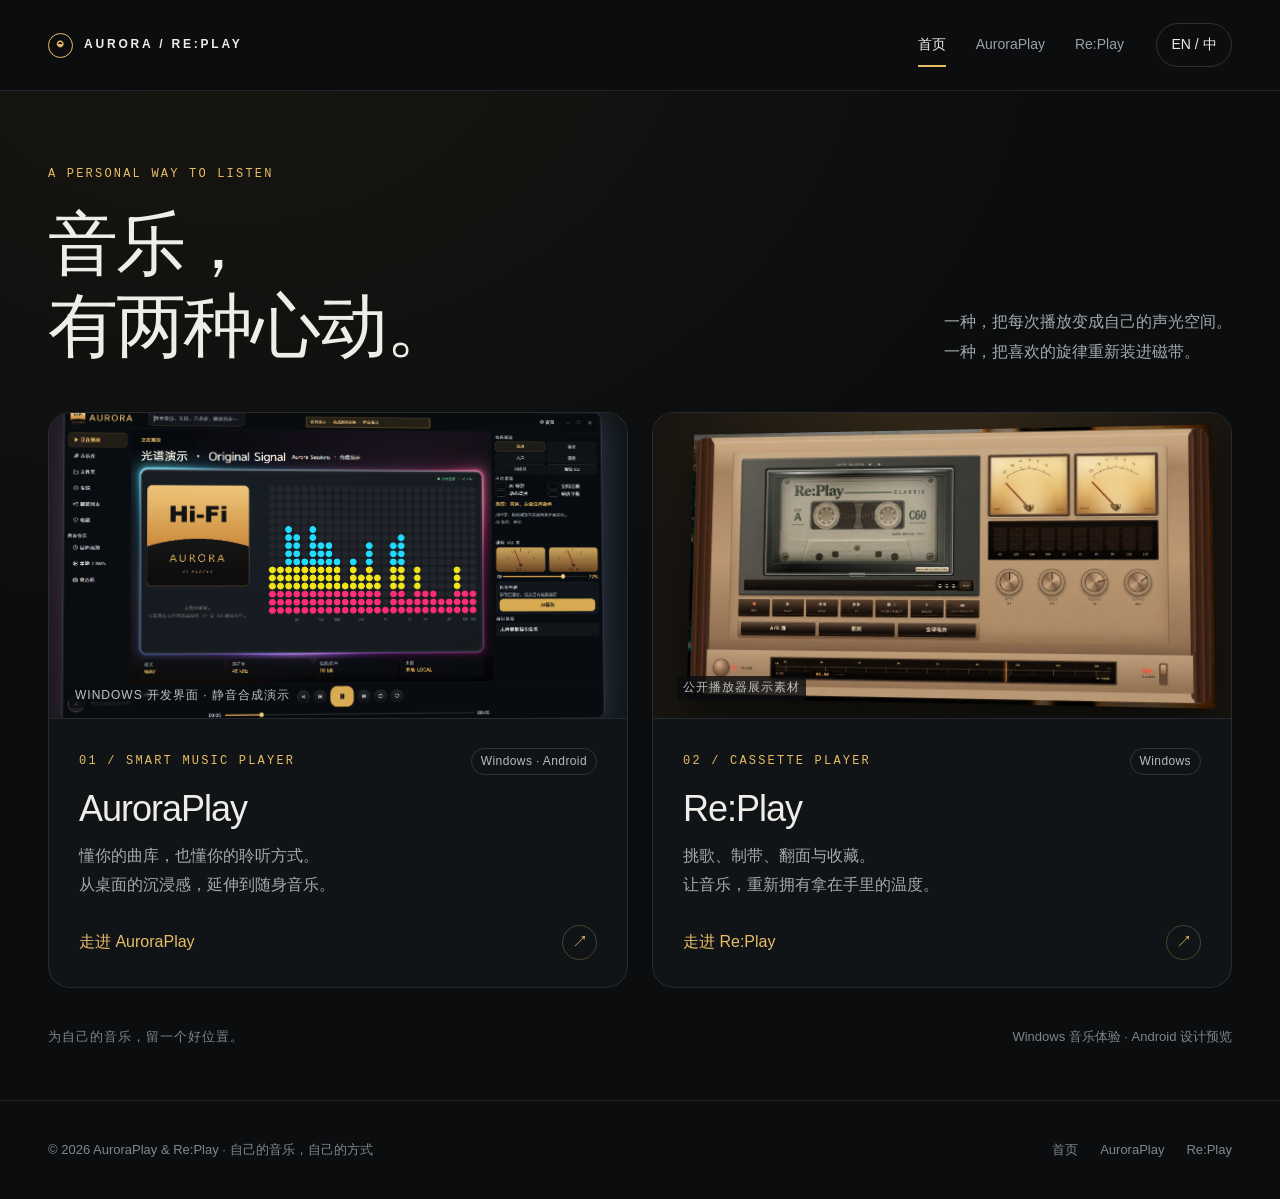
==== docs/index.html @ a8a36e00 "Publish AuroraPlay and Re:Play product website in docs" ====
<!doctype html><html lang="zh-CN"><head><meta charset="utf-8"><meta name="viewport" content="width=device-width,initial-scale=1"><meta name="description" content="AuroraPlay 智能音乐播放器与 Re:Play 磁带播放器。探索 Windows 音乐体验与 Android 交互设计预览。"><meta name="theme-color" content="#0b0d0f"><meta name="robots" content="index,follow"><title>AuroraPlay & Re:Play｜音乐，有两种心动</title><link rel="icon" href="assets/images/17fd0ee9f0f961b1a147cc72.png"><link rel="stylesheet" href="assets/site.css"></head><body class="" data-title-zh="AuroraPlay & Re:Play｜音乐，有两种心动" data-title-en="AuroraPlay & Re:Play | Two ways to listen"><a class="skip" href="#main"><span data-zh="跳到内容" data-en="Skip to content">跳到内容</span></a><header class="header"><div class="wrap header-inner"><a class="studio" data-local="index.html" href="index.html"><span class="studio-symbol" aria-hidden="true">◒</span>AURORA / RE:PLAY</a><nav class="main-nav" aria-label="Main navigation"><a data-local="index.html" href="index.html" aria-current="page"><span data-zh="首页" data-en="Home">首页</span></a><a data-local="auroraplay.html" href="auroraplay.html"><span data-zh="AuroraPlay" data-en="AuroraPlay">AuroraPlay</span></a><a data-local="replay.html" href="replay.html"><span data-zh="Re:Play" data-en="Re:Play">Re:Play</span></a></nav><button class="lang" id="language" type="button" aria-label="切换为英文">EN / 中</button></div></header><main id="main"><div class="wrap"><section class="intro"><div><div class="eyebrow">A PERSONAL WAY TO LISTEN</div><h1 data-zh="音乐，&lt;br&gt;有两种心动。" data-en="Music.&lt;br&gt;Two ways to feel it.">音乐，<br>有两种心动。</h1></div><p data-zh="一种，把每次播放变成自己的声光空间。&lt;br&gt;一种，把喜欢的旋律重新装进磁带。" data-en="One turns every listen into your own space for sound and light.&lt;br&gt;One brings favorite melodies back to the cassette.">一种，把每次播放变成自己的声光空间。<br>一种，把喜欢的旋律重新装进磁带。</p></section><div class="product-grid"><a class="product-card" data-local="auroraplay.html" href="auroraplay.html"><div class="product-visual window-home"><img src="assets/images/4aede59e918a4ea05a26a644.png" alt="AuroraPlay Windows 开发界面，原创合成信号静音演示" width="2125" height="1225" decoding="async"><span class="visual-label"><span data-zh="WINDOWS 开发界面 · 静音合成演示" data-en="WINDOWS DEVELOPMENT · MUTED SYNTHETIC DEMO">WINDOWS 开发界面 · 静音合成演示</span></span></div><div class="product-body"><div class="product-meta"><span class="eyebrow">01 / SMART MUSIC PLAYER</span><span class="badge">Windows · Android</span></div><h2>AuroraPlay</h2><p data-zh="懂你的曲库，也懂你的聆听方式。&lt;br&gt;从桌面的沉浸感，延伸到随身音乐。" data-en="Your collection. Your way of listening.&lt;br&gt;From an immersive desktop to music on the move.">懂你的曲库，也懂你的聆听方式。<br>从桌面的沉浸感，延伸到随身音乐。</p><div class="card-link"><span data-zh="走进 AuroraPlay" data-en="Explore AuroraPlay">走进 AuroraPlay</span><i aria-hidden="true">↗</i></div></div></a><a class="product-card" data-local="replay.html" href="replay.html"><div class="product-visual replay-visual"><img src="assets/images/d194c4a79c247660062ddf8e.jpg" alt="Re:Play Gold 播放器公开展示图，搭配 Classic C60 磁带" width="1737" height="906" decoding="async"><span class="visual-label"><span data-zh="公开播放器展示素材" data-en="Public player showcase asset">公开播放器展示素材</span></span></div><div class="product-body"><div class="product-meta"><span class="eyebrow">02 / CASSETTE PLAYER</span><span class="badge">Windows</span></div><h2>Re:Play</h2><p data-zh="挑歌、制带、翻面与收藏。&lt;br&gt;让音乐，重新拥有拿在手里的温度。" data-en="Choose songs. Make tapes. Flip sides.&lt;br&gt;Give music that tangible warmth again.">挑歌、制带、翻面与收藏。<br>让音乐，重新拥有拿在手里的温度。</p><div class="card-link"><span data-zh="走进 Re:Play" data-en="Explore Re:Play">走进 Re:Play</span><i aria-hidden="true">↗</i></div></div></a></div><div class="home-bottom"><span data-zh="为自己的音乐，留一个好位置。" data-en="A place for the music that is yours.">为自己的音乐，留一个好位置。</span><span data-zh="Windows 音乐体验 · Android 设计预览" data-en="Windows music players · Android design preview">Windows 音乐体验 · Android 设计预览</span></div></div></main><footer class="footer"><div class="wrap footer-inner"><div>© 2026 AuroraPlay & Re:Play <span aria-hidden="true"> · </span><span data-zh="自己的音乐，自己的方式" data-en="Your music. Your way.">自己的音乐，自己的方式</span></div><div class="footer-links"><a href="index.html" data-local="index.html"><span data-zh="首页" data-en="Home">首页</span></a><a href="auroraplay.html" data-local="auroraplay.html">AuroraPlay</a><a href="replay.html" data-local="replay.html">Re:Play</a></div></div></footer><script src="assets/site.js" defer></script></body></html>
---- docs/assets/site.css ----
:root{--bg:#0b0d0f;--paper:#eeede8;--muted:#a5a8aa;--line:#ffffff19;--gold:#e8bc66;--blue:#55daec;--panel:#15181b;--radius:22px;color-scheme:dark;font-family:Inter,"Noto Sans CJK SC","Microsoft YaHei",Arial,sans-serif}*{box-sizing:border-box}html{scroll-behavior:smooth}body{margin:0;background:var(--bg);color:var(--paper);font-size:16px;line-height:1.65}body:before{content:"";position:absolute;pointer-events:none;inset:0 0 auto;height:800px;background:radial-gradient(ellipse at 18% 0%,#9a702118,transparent 55%);z-index:-1}a{color:inherit;text-decoration:none}button{font:inherit;cursor:pointer;color:inherit}button,a{-webkit-tap-highlight-color:transparent}button:focus-visible,a:focus-visible,iframe:focus-visible{outline:3px solid var(--blue);outline-offset:5px}button:disabled{cursor:not-allowed}img{display:block;max-width:100%;height:auto}h1,h2,h3,p,figure{margin:0}h1,h2,h3{font-weight:500;line-height:1.16;letter-spacing:-.035em}h1{font-size:clamp(42px,5.5vw,80px)}h2{font-size:clamp(30px,3.5vw,52px)}h3{font-size:24px}p{color:var(--muted)}.wrap{width:min(1280px,calc(100% - 96px));margin:auto}.skip{position:absolute;left:20px;top:-80px;padding:10px 16px;background:var(--gold);color:#111;z-index:100}.skip:focus{top:10px}.header{border-bottom:1px solid var(--line);background:#0b0d0ff2}.header-inner{height:90px;display:flex;align-items:center;gap:32px}.studio{font-weight:600;letter-spacing:2.8px;font-size:12px;white-space:nowrap;display:flex;align-items:center;gap:11px}.studio-symbol{width:25px;height:25px;border:1px solid var(--gold);border-radius:50%;display:flex;justify-content:center;align-items:center;color:var(--gold);font-size:14px}.main-nav{display:flex;gap:30px;margin-left:auto;align-items:center;font-size:14px}.main-nav a{color:#9b9fa1;position:relative;padding:10px 0;white-space:nowrap}.main-nav a:hover,.main-nav a[aria-current=page]{color:var(--paper)}.main-nav a[aria-current=page]:after{content:"";position:absolute;height:2px;bottom:0;left:0;right:0;background:var(--gold)}.lang{background:none;border:1px solid #ffffff25;border-radius:24px;padding:7px 12px;font-size:12px;min-width:68px}.lang:hover{border-color:var(--gold)}.eyebrow{font:11px/1.5 ui-monospace,Consolas,monospace;letter-spacing:2.2px;text-transform:uppercase;color:var(--gold)}.intro{padding:74px 0 45px;display:grid;grid-template-columns:1.2fr 1fr;align-items:end;gap:40px}.intro h1{margin-top:19px}.intro p{max-width:420px;margin-left:auto;font-size:16px;line-height:1.85}.product-grid{display:grid;grid-template-columns:1fr 1fr;gap:24px}.product-card{background:#101417;border:1px solid #ffffff19;border-radius:var(--radius);overflow:hidden;transition:border-color .25s,transform .25s}.product-card:hover{border-color:#ddbd7966;transform:translateY(-3px)}.product-visual{height:305px;position:relative;display:flex;align-items:center;justify-content:center;overflow:hidden}.aurora-visual{background:radial-gradient(ellipse at 28% 75%,#214d633a,transparent 54%),radial-gradient(ellipse at 78% 30%,#673f762a,transparent 55%),#101518}.aurora-visual:before{content:"";position:absolute;inset:26px;border:1px solid #bac5d227;border-radius:18px;box-shadow:-5px 0 28px #ff367224,5px 0 25px #6159ec24}.logo-card{z-index:1;width:114px;transform:rotate(-7deg);border-radius:23px;box-shadow:0 24px 70px #000b;border:1px solid #f8dc9d6b}.product-visual .logo-card{position:absolute;left:44px;top:58px;width:108px}.spectrum-art{display:flex;align-items:flex-end;justify-content:center;gap:4px;height:135px}.spectrum-art>span{display:flex;flex-direction:column-reverse;gap:4px}.spectrum-art i{display:block;height:7px;width:7px;border-radius:50%;background:var(--c);box-shadow:0 0 12px color-mix(in srgb,var(--c) 35%,transparent)}.product-visual .spectrum-art{transform:rotate(-5deg);margin-left:70px;margin-top:30px}.visual-label{position:absolute;left:24px;bottom:18px;color:#bec2c3;font-size:10px;letter-spacing:1px;z-index:2}.replay-visual{background:radial-gradient(ellipse at 50% 20%,#8a633248,transparent 70%),#181510;padding:26px}.replay-visual img{width:100%;filter:drop-shadow(0 20px 20px #0008);transform:perspective(850px) rotateY(-7deg) rotateX(4deg)}.product-body{padding:29px 30px 27px;border-top:1px solid var(--line)}.product-meta{display:flex;align-items:center;justify-content:space-between;gap:14px;margin-bottom:13px}.product-meta .eyebrow{font-size:10px}.badge{font-size:10px;letter-spacing:.4px;border:1px solid #ffffff23;border-radius:20px;padding:3px 9px;color:#b7bbbb;white-space:nowrap}.product-body h2{font-size:36px;margin-bottom:12px;letter-spacing:-1px}.product-body p{font-size:14px;line-height:1.8;min-height:51px}.card-link{display:flex;align-items:center;justify-content:space-between;margin-top:25px;color:var(--gold);font-size:14px}.card-link i{font-style:normal;border:1px solid #e8bc6644;width:35px;height:35px;border-radius:50%;display:grid;place-items:center}.home-bottom{padding:37px 0 52px;display:flex;justify-content:space-between;gap:25px;color:#7f8587;font-size:12px}.home-bottom>span:first-child{letter-spacing:1px}.footer{border-top:1px solid var(--line);font-size:11px;color:#828789;padding:27px 0}.footer-inner{display:flex;gap:25px;justify-content:space-between;align-items:center}.footer-links{display:flex;gap:22px}.footer a:hover{color:var(--gold)}.back{display:inline-flex;align-items:center;gap:9px;font-size:12px;color:var(--muted);padding-top:29px}.hero{padding:50px 0 63px;display:grid;grid-template-columns:1.05fr 1fr;align-items:center;gap:60px}.hero h1{margin:21px 0 24px;font-size:clamp(42px,4.7vw,69px)}.hero p{max-width:485px;line-height:1.9}.actions{display:flex;flex-wrap:wrap;gap:12px;margin-top:30px;align-items:center}.button{display:inline-flex;align-items:center;justify-content:center;gap:12px;min-height:48px;border:1px solid #ffffff25;border-radius:5px;padding:11px 21px;font-size:13px;line-height:1.4;background:#151a1d;color:var(--paper)}.button.primary{background:var(--gold);color:#18150c;border-color:var(--gold);font-weight:600}.button:disabled{background:#c7a55c12;color:#c6ab73;border-color:#c7a55c35}.button:hover:not(:disabled){filter:brightness(1.1)}.support-note{font-size:11px!important;margin-top:13px;color:#7c8385!important}.brand-stage{height:380px;position:relative;display:flex;align-items:center;justify-content:center;background:radial-gradient(ellipse at 50% 35%,#916f3038,transparent 63%);isolation:isolate}.brand-stage:before,.brand-stage:after{content:"";position:absolute;width:280px;height:280px;border:1px solid #e8bc661e;border-radius:50%;transform:rotateX(58deg) rotate(-20deg)}.brand-stage:after{width:390px;height:390px}.brand-stage .logo-card{width:152px;transform:rotate(-8deg) translateY(-26px)}.brand-stage .spectrum-art{position:absolute;bottom:45px;height:100px;opacity:.65;z-index:-1;width:100%;gap:5px}.section{padding:72px 0;border-top:1px solid var(--line)}.section-head{display:flex;justify-content:space-between;align-items:end;gap:30px;margin-bottom:31px}.section-head h2{margin-top:13px}.section-head p{font-size:13px;max-width:340px}.windows-stage{border:1px solid #b3c2d130;border-radius:20px;background:linear-gradient(145deg,#1a2227,#10141b 70%);box-shadow:-5px -2px 35px #ff387515,6px 4px 32px #419af31c;overflow:hidden}.stage-top{display:flex;align-items:center;justify-content:space-between;gap:15px;padding:17px 23px;border-bottom:1px solid #ffffff10;font-size:11px;letter-spacing:1px;color:#8f989d}.stage-dot{display:inline-block;width:6px;height:6px;background:#bd9749;border-radius:50%;margin-right:7px}.pending-area{min-height:295px;display:flex;align-items:center;justify-content:center;gap:38px;padding:36px 50px}.pending-number{font:100px/1 ui-monospace,Consolas,monospace;letter-spacing:-8px;color:#ffffff0d}.pending-copy h3{font-size:31px;margin:9px 0 13px}.pending-copy p{max-width:525px;font-size:14px}.pending-label{display:inline-flex;align-items:center;gap:8px;background:#e8bc660c;border:1px dashed #e8bc6645;border-radius:5px;padding:7px 11px;margin-top:23px;color:#c4a96c;font-size:11px}.shot-tabs{display:grid;grid-template-columns:repeat(5,1fr);border-top:1px solid #ffffff12}.shot-tab{background:#090c0f44;border:0;border-right:1px solid #ffffff12;padding:18px 10px;font-size:12px;color:#969da1}.shot-tab:last-child{border-right:0}.shot-tab[aria-selected=true]{background:#ffffff06;color:var(--gold);box-shadow:inset 0 2px var(--gold)}.shot-tab:hover{background:#ffffff09}.small-note{font-size:11px;color:#7d8589;margin-top:17px}.features-summary{display:grid;grid-template-columns:repeat(3,1fr);gap:37px;margin-top:34px}.features-summary article{border-top:1px solid #ffffff12;padding-top:18px}.features-summary .no{color:var(--gold);font:11px ui-monospace,monospace;letter-spacing:1px}.features-summary h3{font-size:20px;margin:15px 0 12px}.features-summary p{font-size:13px;line-height:1.8}.android-section{background:radial-gradient(ellipse at 73% 56%,#4161531a,transparent 48%)}.android-layout{display:grid;grid-template-columns:1fr 1fr;gap:70px;align-items:center}.android-copy h2{margin:16px 0 24px}.android-copy>p{line-height:1.9;font-size:15px;max-width:445px}.android-nav{display:flex;gap:8px;flex-wrap:wrap;margin:27px 0}.android-nav span{padding:7px 15px;border:1px solid #ffffff1a;border-radius:22px;font-size:12px;color:#bbbea9}.demo-note{font-size:12px!important;max-width:420px;padding-left:15px;border-left:2px solid #bca368;color:#989d93!important}.phone-stage{display:flex;justify-content:center;align-items:center;position:relative}.phone-shell{width:354px;height:738px;padding:8px;border:1px solid #66715e;border-radius:42px;background:linear-gradient(150deg,#343b30,#0b0f0c);box-shadow:0 22px 50px #0006}.phone-shell iframe{width:100%;height:100%;border:0;border-radius:34px;display:block;background:#11120f}.phone-caption{text-align:center;font-size:10px;color:#8d968a;letter-spacing:.3px;margin-top:16px}.preview-control{margin-top:25px}.modal{position:fixed;inset:0;z-index:90;background:#080b0cf5;display:none;align-items:center;justify-content:center;padding:60px 20px 20px}.modal.open{display:flex}.modal-close{position:absolute;right:24px;top:17px;border:1px solid #ffffff25;background:#181c1e;border-radius:30px;padding:7px 15px;min-height:36px;font-size:13px}.modal>iframe{width:min(430px,100%);height:100%;max-height:920px;border:1px solid #ffffff23;border-radius:20px;background:#11120f}.next-product{padding:38px 0;display:flex;justify-content:space-between;align-items:center;gap:25px}.next-product p{font-size:13px}.next-product a{color:var(--gold);font-size:15px}.replay-page{--bg:#11100e;--panel:#1b1915;--paper:#f0e7d8;--muted:#aaa094;--line:#ffffff17}.replay-page .header{background:#11100ef2}.replay-hero{padding:44px 0 0;text-align:center}.replay-hero h1{font-size:clamp(45px,6.5vw,89px);margin:20px 0 22px}.replay-hero p{max-width:560px;margin:auto;line-height:1.9}.replay-hero .actions{justify-content:center;margin-top:25px}.deck-stage{margin-top:38px;background:radial-gradient(ellipse at 50% 75%,#835c222b,transparent 65%);padding:8px 18px 25px;position:relative}.deck-stage img{width:100%;border-radius:13px;box-shadow:0 25px 75px #0007}.deck-stage figcaption{font-size:10px;color:#958b7c;text-align:left;padding:16px 0 0;letter-spacing:.5px}.skins-control{display:flex;justify-content:center;gap:10px;margin-top:30px}.skin-button{background:none;border:1px solid #78684c66;border-radius:25px;padding:9px 20px;font-size:12px;color:#bca98e;min-width:128px}.skin-button.active{background:#dcb676;color:#17120d;border-color:#dcb676}.feature-row{display:grid;grid-template-columns:1fr 1.1fr;align-items:center;gap:80px}.feature-row h2{margin:18px 0 25px}.feature-row p{font-size:15px;line-height:1.9;max-width:440px}.tape-pair{position:relative;min-height:320px;display:grid;align-items:center}.tape-pair img{width:73%;filter:drop-shadow(0 20px 15px #0006)}.tape-pair img:first-child{transform:rotate(-10deg);margin-left:0}.tape-pair img:last-child{position:absolute;right:0;bottom:0;transform:rotate(8deg);width:62%}.details-inline{display:flex;gap:26px;margin-top:26px;font-size:12px;color:#ceb48c}.creator-frame{border:1px solid #735f3d;border-radius:12px;background:#191815;padding:8px;box-shadow:0 22px 60px #0005}.creator-frame img{border-radius:7px}.creator-frame figcaption{font-size:10px;padding:10px 7px;color:#9f9484}.download-band{display:grid;grid-template-columns:1fr auto;gap:35px;align-items:center;padding:40px;border:1px solid #e8bc6629;border-radius:17px;background:linear-gradient(115deg,#4d3c201e,#11100e)}.download-band h2{font-size:33px;margin-top:9px}.download-band p{margin-top:15px;font-size:12px}.download-band .actions{margin:0;flex-direction:column;align-items:stretch}.source-link{font-size:11px;text-align:center;color:#a59a88}.source-link:hover{color:var(--gold)}[hidden]{display:none!important}.english h1{letter-spacing:-.05em;line-height:1.06}.english .hero h1{font-size:clamp(42px,4.5vw,66px)}.english .intro h1{font-size:clamp(42px,5.2vw,75px)}
@media(min-width:1600px){.wrap{width:min(1360px,calc(100% - 120px))}.product-visual{height:345px}}
@media(max-width:1100px){.wrap{width:calc(100% - 56px)}.header-inner{gap:22px}.main-nav{gap:22px}.hero{gap:30px}.android-layout{gap:30px}.feature-row{gap:40px}.product-visual .logo-card{width:87px;left:29px;top:50px}.product-visual .spectrum-art{gap:3px;margin-left:53px}.product-visual .spectrum-art i{height:6px;width:6px}.product-visual{height:275px}.product-body{padding:25px}.studio{font-size:10px;letter-spacing:1.8px}.pending-area{padding:35px}.spectrum-art{gap:3px}.brand-stage .spectrum-art{gap:3px}}
@media(max-width:760px){.wrap{width:calc(100% - 40px)}.header-inner{height:auto;min-height:100px;padding:17px 0;flex-wrap:wrap;gap:10px;justify-content:space-between}.studio{font-size:11px}.lang{margin-left:auto;order:1}.main-nav{order:2;width:100%;margin:0;justify-content:space-between;gap:15px;font-size:12px}.intro{padding:44px 0 30px;grid-template-columns:1fr;gap:23px}.intro h1{font-size:45px;margin-top:13px}.intro p{font-size:14px;margin:0;max-width:420px}.product-grid{grid-template-columns:1fr;gap:21px}.product-visual{height:295px}.product-visual .logo-card{left:40px;top:55px;width:105px}.product-visual .spectrum-art{gap:4px;margin-left:69px}.product-visual .spectrum-art i{width:7px;height:7px}.product-body h2{font-size:33px}.product-body p{min-height:0}.home-bottom{padding:28px 0 35px;display:block}.home-bottom>span{display:block}.home-bottom>span+span{margin-top:9px}.footer-inner{display:block}.footer-links{margin-top:12px;flex-wrap:wrap;gap:18px}.hero{padding:33px 0 35px;grid-template-columns:1fr;gap:8px}.hero h1{font-size:47px;margin-top:16px}.hero p{font-size:14px}.brand-stage{height:300px}.brand-stage .logo-card{width:130px}.brand-stage:before{width:235px;height:235px}.brand-stage:after{width:310px;height:310px}.brand-stage .spectrum-art{bottom:28px}.section{padding:46px 0}.section-head{display:block;margin-bottom:25px}.section-head h2{font-size:33px}.section-head p{max-width:100%;margin-top:17px}.pending-area{min-height:275px;padding:28px 25px;gap:16px;align-items:flex-start}.pending-number{font-size:51px;letter-spacing:-3px;padding-top:25px}.pending-copy h3{font-size:23px;line-height:1.35}.pending-copy p{font-size:12px}.pending-label{font-size:10px;margin-top:16px}.stage-top{padding:14px 18px;font-size:9px}.shot-tabs{grid-template-columns:repeat(3,1fr)}.shot-tab{font-size:11px;padding:14px 6px;border-bottom:1px solid #ffffff12}.features-summary{grid-template-columns:1fr;gap:22px}.features-summary h3{font-size:20px;margin:10px 0}.features-summary p{font-size:13px}.android-layout{grid-template-columns:1fr;gap:38px}.android-copy h2{font-size:36px}.android-copy>p{font-size:14px}.phone-shell{width:min(354px,100%);height:720px}.phone-stage{max-width:100%}.next-product{display:block;padding:28px 0}.next-product a{display:inline-block;margin-top:11px}.replay-hero{padding-top:29px}.replay-hero h1{font-size:48px}.replay-hero p{font-size:14px}.deck-stage{margin-top:25px;padding:4px 0 5px}.deck-stage img{border-radius:7px}.deck-stage figcaption{font-size:9px;padding:12px 0}.skins-control{margin-top:23px}.skin-button{min-width:0;padding:8px 17px;font-size:11px}.feature-row{grid-template-columns:1fr;gap:34px}.feature-row h2{font-size:36px}.feature-row p{font-size:14px}.tape-pair{min-height:275px}.creator-row .creator-frame{order:2}.creator-row .feature-text{order:1}.download-band{grid-template-columns:1fr;gap:25px;padding:25px}.download-band h2{font-size:29px}.download-band .actions{align-items:flex-start}.download-band .button{width:100%}.download-band .source-link{align-self:center}.modal{padding:60px 10px 10px}.modal-close{right:13px}.english .hero h1{font-size:45px}.english .intro h1{font-size:43px}}
@media(max-width:370px){.wrap{width:calc(100% - 30px)}.intro h1{font-size:39px}.hero h1{font-size:39px}.product-visual{height:240px}.product-visual .logo-card{width:87px;left:28px;top:36px}.product-visual .spectrum-art{gap:3px;margin-left:50px}.product-visual .spectrum-art i{height:5px;width:5px}.product-body{padding:22px}.product-body h2{font-size:30px}.badge{font-size:9px}.brand-stage{overflow:hidden}.pending-area{padding:23px 18px;gap:10px}.pending-number{display:none}.pending-copy h3{font-size:23px}.phone-shell{height:695px;border-radius:33px;padding:5px}.phone-shell iframe{border-radius:28px}.tape-pair{min-height:240px}.details-inline{gap:17px;font-size:11px}.replay-hero h1{font-size:42px}.actions{gap:9px}.button{font-size:12px;padding:11px 17px}.english .hero h1{font-size:39px}.english .intro h1{font-size:39px}}
@media(prefers-reduced-motion:reduce){html{scroll-behavior:auto}*,*:before,*:after{transition:none!important;animation:none!important}}

.window-home{padding:18px;background:radial-gradient(ellipse at 40% 35%,#344b6344,transparent 70%),#101518}.window-home img{width:100%;border:1px solid #56677766;border-radius:9px;box-shadow:-6px 0 35px #e3388930,7px 7px 30px #36bbdf22;transform:perspective(1000px) rotateY(4deg) rotateX(2deg)}.window-home .visual-label{left:20px;bottom:10px;font-size:9px}.capture-button{display:block;position:relative;width:100%;padding:0;border:0;background:#090d11;text-align:left;border-radius:12px;overflow:hidden}.capture-button img{width:100%;height:auto;display:block}.capture-button:focus-visible{outline-offset:5px}.capture-hint{position:absolute;right:15px;bottom:15px;display:inline-flex;border:1px solid #ffffff30;border-radius:18px;background:#0b0d0fcc;color:#e1dbcf;padding:5px 11px;font-size:10px;pointer-events:none;backdrop-filter:blur(8px)}.capture-gallery{padding:18px}.capture-gallery .capture-button{border:1px solid #adb7c333;box-shadow:0 15px 40px #0005}.capture-meta{padding:23px 25px 24px;display:grid;grid-template-columns:auto 1fr;gap:25px;align-items:start}.capture-meta .pending-number{font-size:51px;color:#d4b6766b;letter-spacing:-3px;padding-top:4px}.capture-meta h3{font-size:28px;margin-bottom:10px}.capture-meta p{font-size:13px;max-width:770px}.shot-tabs{grid-template-columns:repeat(2,1fr)}.screenshot-caption{margin-top:19px;font-size:11px;line-height:1.85;color:#8e999e;border-left:2px solid #997e48;padding-left:13px}.feature-settings{display:grid;grid-template-columns:.66fr 1.4fr;gap:40px;align-items:center;margin-top:66px;padding-top:56px;border-top:1px solid #ffffff17}.feature-settings h3{font-size:32px;margin:15px 0 20px}.feature-settings p{font-size:14px;line-height:1.9}.setting-tags{display:flex;gap:7px;flex-wrap:wrap;margin-top:22px}.setting-tags span{font-size:10px;color:#bba77f;border:1px solid #aa956438;padding:5px 9px;border-radius:5px}.sound-detail-grid{display:grid;grid-template-columns:1.3fr .78fr;gap:26px;margin-top:58px}.sound-card{border:1px solid #ffffff16;background:linear-gradient(140deg,#1b1d1b,#0e1316);border-radius:18px;padding:31px;display:flex;flex-direction:column;align-items:flex-start}.sound-card h3{font-size:29px;margin:13px 0 14px}.sound-card>p{font-size:13px;line-height:1.85;max-width:590px}.sound-card .capture-button{margin-top:27px;border:1px solid #ffffff17}.sound-card.eq .capture-button{margin-top:50px}.sound-card.vu .capture-button{width:100%;max-width:292px;align-self:center}.sound-card .detail-footnote{font-size:10px;color:#818b8f;margin-top:17px}.capture-modal{padding:70px 20px 28px;flex-direction:column;gap:13px}.capture-modal .image-scroll{width:min(1320px,100%);max-height:calc(100dvh - 150px);overflow:auto;background:#0a0c0e;border:1px solid #ffffff24;border-radius:10px;overscroll-behavior:contain}.capture-modal img{display:block;width:auto;max-width:100%;height:auto;margin:auto}.capture-modal.native-size img{max-width:none}.capture-modal p{font-size:11px;line-height:1.6;color:#a3a9ab;max-width:1000px;text-align:center}.capture-modal .zoom-size{position:absolute;left:24px;top:17px;border:1px solid #ffffff25;background:#181c1e;border-radius:30px;padding:7px 15px;min-height:36px;font-size:13px}.capture-modal .zoom-size[aria-pressed=true]{border-color:var(--gold);color:var(--gold)}
@media(max-width:1050px){.feature-settings{grid-template-columns:1fr;gap:25px}.feature-settings>div{max-width:600px}.sound-card{padding:23px}.sound-detail-grid{grid-template-columns:1.2fr .8fr}.capture-meta h3{font-size:25px}}
@media(max-width:760px){.window-home{padding:15px}.window-home img{max-height:260px;width:100%;object-fit:contain}.capture-gallery{padding:8px}.capture-meta{padding:17px;gap:14px}.capture-meta .pending-number{font-size:35px;letter-spacing:-2px}.capture-meta h3{font-size:23px;line-height:1.3}.capture-meta p{font-size:12px}.capture-hint{right:9px;bottom:9px;font-size:9px;padding:3px 8px}.shot-tabs{grid-template-columns:repeat(2,1fr)}.shot-tab{font-size:12px}.screenshot-caption{font-size:10px}.feature-settings{margin-top:39px;padding-top:37px}.feature-settings h3{font-size:29px}.feature-settings p{font-size:13px}.sound-detail-grid{grid-template-columns:1fr;gap:20px;margin-top:34px}.sound-card{padding:23px}.sound-card h3{font-size:27px}.sound-card.eq .capture-button{margin-top:25px}.sound-card.vu .capture-button{max-width:280px}.capture-modal{padding:65px 10px 22px}.capture-modal .zoom-size{left:12px;max-width:55%;font-size:11px}.capture-modal .modal-close{font-size:11px}.capture-modal p{font-size:10px}.capture-modal .image-scroll{max-height:calc(100dvh - 170px)}}

/* Legible metadata, touch targets, and narrow-screen resilience. */
.eyebrow{font-size:12px;line-height:1.6}.badge{font-size:12px;white-space:normal}.lang{min-height:44px;min-width:76px;font-size:14px}.main-nav a{min-height:44px;display:flex;align-items:center}.main-nav{font-size:14px}.product-meta{flex-wrap:wrap;gap:8px}.product-meta .eyebrow{font-size:12px}.product-body p,.intro p,.hero p,.android-copy>p,.feature-row p{font-size:16px}.card-link{font-size:16px}.home-bottom,.footer,.footer-links,.support-note,.small-note,.phone-caption,.screenshot-caption,.capture-modal p,.creator-frame figcaption,.deck-stage figcaption,.source-link,.sound-card .detail-footnote{font-size:13px!important;line-height:1.8}.footer-links a,.source-link{display:inline-flex;align-items:center;min-height:44px}.stage-top,.capture-hint,.setting-tags span,.details-inline{font-size:12px}.capture-meta p,.feature-settings p,.sound-card>p,.section-head p,.download-band p,.demo-note{font-size:16px!important;line-height:1.8}.shot-tab,.skin-button,.android-nav span{font-size:14px;min-height:44px}.modal-close,.capture-modal .zoom-size{font-size:14px;min-height:44px}.capture-hint{padding:6px 11px;line-height:1.4}.window-home .visual-label,.visual-label{font-size:12px;max-width:calc(100% - 36px);line-height:1.45;background:#0b0d0fce;border-radius:4px;padding:3px 6px}.image-scroll:focus-visible{outline:3px solid var(--blue);outline-offset:3px}.wrap,.hero>*,.intro>*,.android-layout>*,.feature-row>*,.sound-detail-grid>*,.capture-meta>*{min-width:0}h1,h2,h3,p{overflow-wrap:break-word}.capture-modal .image-scroll{touch-action:pan-x pan-y}.capture-modal p{margin:0 5px}.download-band .source-link{justify-content:center}
@media(max-width:760px){.main-nav{gap:12px;font-size:14px}.product-body p,.intro p,.hero p,.android-copy>p,.feature-row p{font-size:16px}.capture-meta p,.feature-settings p,.sound-card>p,.section-head p,.download-band p{font-size:16px}.capture-hint{font-size:12px;bottom:8px;right:8px}.capture-meta{gap:12px}.capture-meta .pending-number{font-size:28px;padding-top:4px}.capture-modal .image-scroll{max-height:calc(100dvh - 205px)}.capture-modal .zoom-size{font-size:13px;left:10px;max-width:54%;padding:8px 12px}.capture-modal .modal-close{font-size:13px;right:10px;padding:8px 12px}.phone-caption{margin-top:18px}.modal{padding-top:76px}.screenshot-caption{padding-left:11px}.download-band{padding:23px}.setting-tags{gap:8px}}
@media(max-width:370px){.capture-meta{grid-template-columns:1fr}.capture-meta .pending-number{display:none}.product-body{padding:22px}.window-home .visual-label{bottom:8px;left:15px;font-size:12px}.studio{letter-spacing:1.3px;font-size:10px}.capture-modal p{font-size:12px!important}}
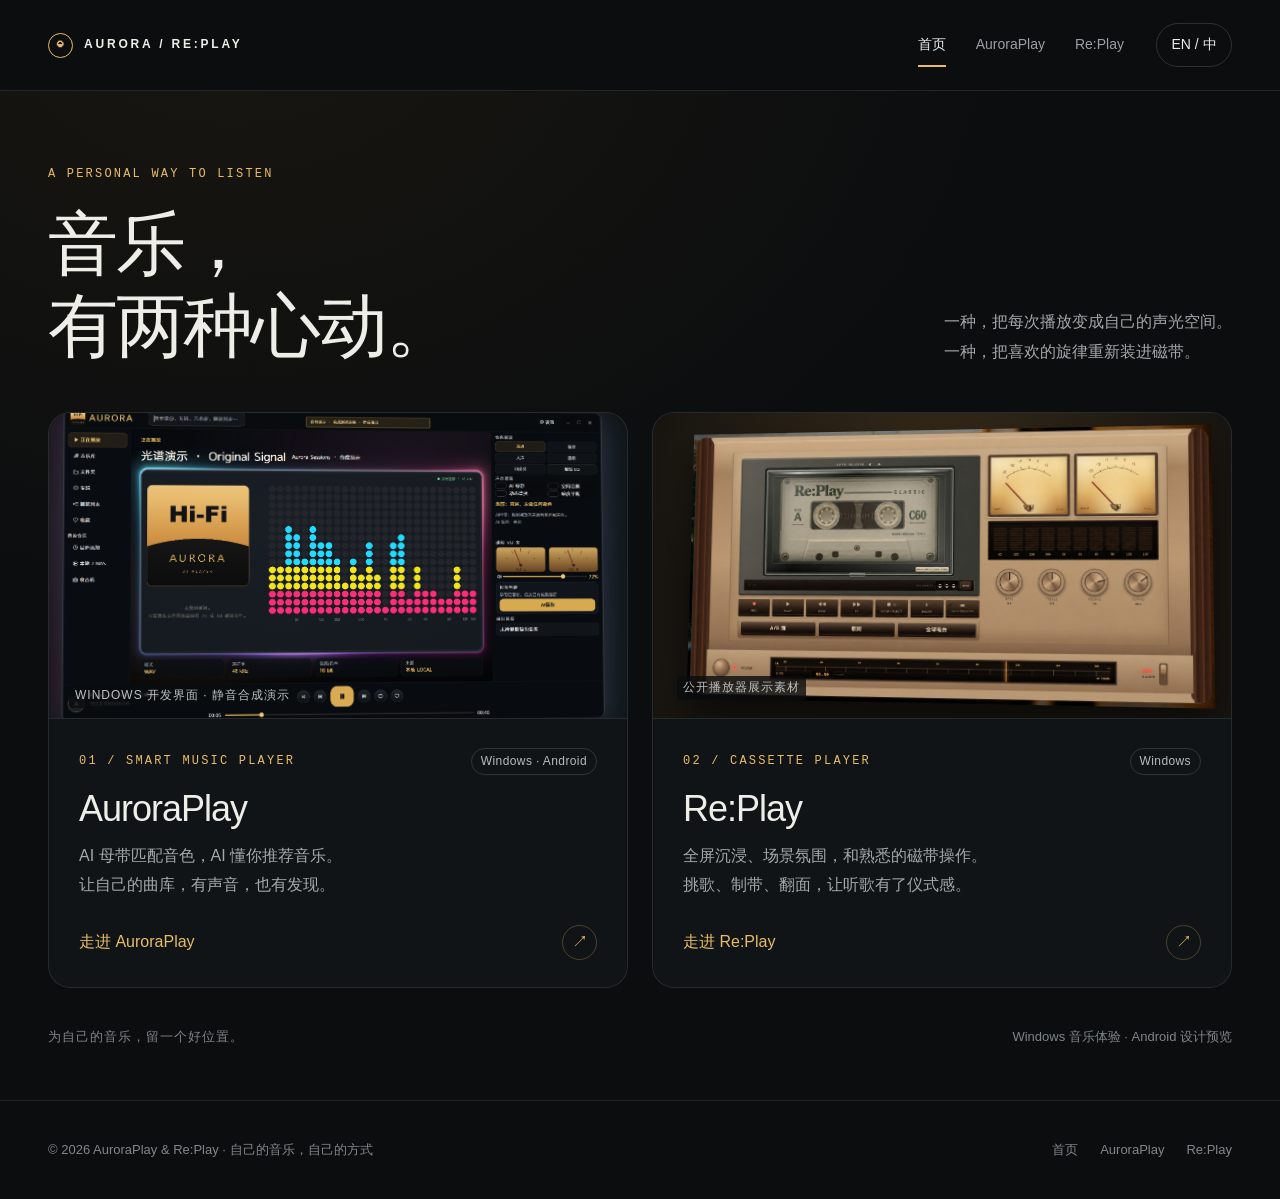
==== commit 9bcb8ee3: "Highlight Aurora AI features and RePlay immersive listening" ====
--- a/docs/index.html
+++ b/docs/index.html
@@ -1 +1 @@
-<!doctype html><html lang="zh-CN"><head><meta charset="utf-8"><meta name="viewport" content="width=device-width,initial-scale=1"><meta name="description" content="AuroraPlay 智能音乐播放器与 Re:Play 磁带播放器。探索 Windows 音乐体验与 Android 交互设计预览。"><meta name="theme-color" content="#0b0d0f"><meta name="robots" content="index,follow"><title>AuroraPlay & Re:Play｜音乐，有两种心动</title><link rel="icon" href="assets/images/17fd0ee9f0f961b1a147cc72.png"><link rel="stylesheet" href="assets/site.css"></head><body class="" data-title-zh="AuroraPlay & Re:Play｜音乐，有两种心动" data-title-en="AuroraPlay & Re:Play | Two ways to listen"><a class="skip" href="#main"><span data-zh="跳到内容" data-en="Skip to content">跳到内容</span></a><header class="header"><div class="wrap header-inner"><a class="studio" data-local="index.html" href="index.html"><span class="studio-symbol" aria-hidden="true">◒</span>AURORA / RE:PLAY</a><nav class="main-nav" aria-label="Main navigation"><a data-local="index.html" href="index.html" aria-current="page"><span data-zh="首页" data-en="Home">首页</span></a><a data-local="auroraplay.html" href="auroraplay.html"><span data-zh="AuroraPlay" data-en="AuroraPlay">AuroraPlay</span></a><a data-local="replay.html" href="replay.html"><span data-zh="Re:Play" data-en="Re:Play">Re:Play</span></a></nav><button class="lang" id="language" type="button" aria-label="切换为英文">EN / 中</button></div></header><main id="main"><div class="wrap"><section class="intro"><div><div class="eyebrow">A PERSONAL WAY TO LISTEN</div><h1 data-zh="音乐，&lt;br&gt;有两种心动。" data-en="Music.&lt;br&gt;Two ways to feel it.">音乐，<br>有两种心动。</h1></div><p data-zh="一种，把每次播放变成自己的声光空间。&lt;br&gt;一种，把喜欢的旋律重新装进磁带。" data-en="One turns every listen into your own space for sound and light.&lt;br&gt;One brings favorite melodies back to the cassette.">一种，把每次播放变成自己的声光空间。<br>一种，把喜欢的旋律重新装进磁带。</p></section><div class="product-grid"><a class="product-card" data-local="auroraplay.html" href="auroraplay.html"><div class="product-visual window-home"><img src="assets/images/4aede59e918a4ea05a26a644.png" alt="AuroraPlay Windows 开发界面，原创合成信号静音演示" width="2125" height="1225" decoding="async"><span class="visual-label"><span data-zh="WINDOWS 开发界面 · 静音合成演示" data-en="WINDOWS DEVELOPMENT · MUTED SYNTHETIC DEMO">WINDOWS 开发界面 · 静音合成演示</span></span></div><div class="product-body"><div class="product-meta"><span class="eyebrow">01 / SMART MUSIC PLAYER</span><span class="badge">Windows · Android</span></div><h2>AuroraPlay</h2><p data-zh="懂你的曲库，也懂你的聆听方式。&lt;br&gt;从桌面的沉浸感，延伸到随身音乐。" data-en="Your collection. Your way of listening.&lt;br&gt;From an immersive desktop to music on the move.">懂你的曲库，也懂你的聆听方式。<br>从桌面的沉浸感，延伸到随身音乐。</p><div class="card-link"><span data-zh="走进 AuroraPlay" data-en="Explore AuroraPlay">走进 AuroraPlay</span><i aria-hidden="true">↗</i></div></div></a><a class="product-card" data-local="replay.html" href="replay.html"><div class="product-visual replay-visual"><img src="assets/images/d194c4a79c247660062ddf8e.jpg" alt="Re:Play Gold 播放器公开展示图，搭配 Classic C60 磁带" width="1737" height="906" decoding="async"><span class="visual-label"><span data-zh="公开播放器展示素材" data-en="Public player showcase asset">公开播放器展示素材</span></span></div><div class="product-body"><div class="product-meta"><span class="eyebrow">02 / CASSETTE PLAYER</span><span class="badge">Windows</span></div><h2>Re:Play</h2><p data-zh="挑歌、制带、翻面与收藏。&lt;br&gt;让音乐，重新拥有拿在手里的温度。" data-en="Choose songs. Make tapes. Flip sides.&lt;br&gt;Give music that tangible warmth again.">挑歌、制带、翻面与收藏。<br>让音乐，重新拥有拿在手里的温度。</p><div class="card-link"><span data-zh="走进 Re:Play" data-en="Explore Re:Play">走进 Re:Play</span><i aria-hidden="true">↗</i></div></div></a></div><div class="home-bottom"><span data-zh="为自己的音乐，留一个好位置。" data-en="A place for the music that is yours.">为自己的音乐，留一个好位置。</span><span data-zh="Windows 音乐体验 · Android 设计预览" data-en="Windows music players · Android design preview">Windows 音乐体验 · Android 设计预览</span></div></div></main><footer class="footer"><div class="wrap footer-inner"><div>© 2026 AuroraPlay & Re:Play <span aria-hidden="true"> · </span><span data-zh="自己的音乐，自己的方式" data-en="Your music. Your way.">自己的音乐，自己的方式</span></div><div class="footer-links"><a href="index.html" data-local="index.html"><span data-zh="首页" data-en="Home">首页</span></a><a href="auroraplay.html" data-local="auroraplay.html">AuroraPlay</a><a href="replay.html" data-local="replay.html">Re:Play</a></div></div></footer><script src="assets/site.js" defer></script></body></html>+<!doctype html><html lang="zh-CN"><head><meta charset="utf-8"><meta name="viewport" content="width=device-width,initial-scale=1"><meta name="description" content="AuroraPlay 智能音乐播放器与 Re:Play 磁带播放器。探索音色匹配、偏好推荐、沉浸场景与自己的音乐。"><meta name="theme-color" content="#0b0d0f"><meta name="robots" content="index,follow"><title>AuroraPlay & Re:Play｜音乐，有两种心动</title><link rel="icon" href="assets/images/17fd0ee9f0f961b1a147cc72.png"><link rel="stylesheet" href="assets/site.css?v=20261005-features"></head><body class="" data-title-zh="AuroraPlay & Re:Play｜音乐，有两种心动" data-title-en="AuroraPlay & Re:Play | Two ways to listen"><a class="skip" href="#main"><span data-zh="跳到内容" data-en="Skip to content">跳到内容</span></a><header class="header"><div class="wrap header-inner"><a class="studio" data-local="index.html" href="index.html"><span class="studio-symbol" aria-hidden="true">◒</span>AURORA / RE:PLAY</a><nav class="main-nav" aria-label="Main navigation"><a data-local="index.html" href="index.html" aria-current="page"><span data-zh="首页" data-en="Home">首页</span></a><a data-local="auroraplay.html" href="auroraplay.html"><span data-zh="AuroraPlay" data-en="AuroraPlay">AuroraPlay</span></a><a data-local="replay.html" href="replay.html"><span data-zh="Re:Play" data-en="Re:Play">Re:Play</span></a></nav><button class="lang" id="language" type="button" aria-label="切换为英文">EN / 中</button></div></header><main id="main"><div class="wrap"><section class="intro"><div><div class="eyebrow">A PERSONAL WAY TO LISTEN</div><h1 data-zh="音乐，&lt;br&gt;有两种心动。" data-en="Music.&lt;br&gt;Two ways to feel it.">音乐，<br>有两种心动。</h1></div><p data-zh="一种，把每次播放变成自己的声光空间。&lt;br&gt;一种，把喜欢的旋律重新装进磁带。" data-en="One turns every listen into your own space for sound and light.&lt;br&gt;One brings favorite melodies back to the cassette.">一种，把每次播放变成自己的声光空间。<br>一种，把喜欢的旋律重新装进磁带。</p></section><div class="product-grid"><a class="product-card" data-local="auroraplay.html" href="auroraplay.html"><div class="product-visual window-home"><img src="assets/images/4aede59e918a4ea05a26a644.png" alt="AuroraPlay Windows 开发界面，原创合成信号静音演示" width="2125" height="1225" decoding="async"><span class="visual-label"><span data-zh="WINDOWS 开发界面 · 静音合成演示" data-en="WINDOWS DEVELOPMENT · MUTED SYNTHETIC DEMO">WINDOWS 开发界面 · 静音合成演示</span></span></div><div class="product-body"><div class="product-meta"><span class="eyebrow">01 / SMART MUSIC PLAYER</span><span class="badge">Windows · Android</span></div><h2>AuroraPlay</h2><p data-zh="AI 母带匹配音色，AI 懂你推荐音乐。&lt;br&gt;让自己的曲库，有声音，也有发现。" data-en="AI Mastering for tone. AI For You for discovery.&lt;br&gt;A personal way to explore your music.">AI 母带匹配音色，AI 懂你推荐音乐。<br>让自己的曲库，有声音，也有发现。</p><div class="card-link"><span data-zh="走进 AuroraPlay" data-en="Explore AuroraPlay">走进 AuroraPlay</span><i aria-hidden="true">↗</i></div></div></a><a class="product-card" data-local="replay.html" href="replay.html"><div class="product-visual replay-visual"><img src="assets/images/d194c4a79c247660062ddf8e.jpg" alt="Re:Play Gold 播放器公开展示图，搭配 Classic C60 磁带" width="1737" height="906" decoding="async"><span class="visual-label"><span data-zh="公开播放器展示素材" data-en="Public player showcase asset">公开播放器展示素材</span></span></div><div class="product-body"><div class="product-meta"><span class="eyebrow">02 / CASSETTE PLAYER</span><span class="badge">Windows</span></div><h2>Re:Play</h2><p data-zh="全屏沉浸、场景氛围，和熟悉的磁带操作。&lt;br&gt;挑歌、制带、翻面，让听歌有了仪式感。" data-en="Immersive scenes and familiar cassette controls.&lt;br&gt;Choose songs, make tapes and enjoy the ritual.">全屏沉浸、场景氛围，和熟悉的磁带操作。<br>挑歌、制带、翻面，让听歌有了仪式感。</p><div class="card-link"><span data-zh="走进 Re:Play" data-en="Explore Re:Play">走进 Re:Play</span><i aria-hidden="true">↗</i></div></div></a></div><div class="home-bottom"><span data-zh="为自己的音乐，留一个好位置。" data-en="A place for the music that is yours.">为自己的音乐，留一个好位置。</span><span data-zh="Windows 音乐体验 · Android 设计预览" data-en="Windows music experiences · Android design preview">Windows 音乐体验 · Android 设计预览</span></div></div></main><footer class="footer"><div class="wrap footer-inner"><div>© 2026 AuroraPlay & Re:Play <span aria-hidden="true"> · </span><span data-zh="自己的音乐，自己的方式" data-en="Your music, your way">自己的音乐，自己的方式</span></div><div class="footer-links"><a href="index.html" data-local="index.html"><span data-zh="首页" data-en="Home">首页</span></a><a href="auroraplay.html" data-local="auroraplay.html">AuroraPlay</a><a href="replay.html" data-local="replay.html">Re:Play</a></div></div></footer><script src="assets/site.js" defer></script></body></html>
--- a/docs/assets/site.css
+++ b/docs/assets/site.css
@@ -14,3 +14,8 @@
 .eyebrow{font-size:12px;line-height:1.6}.badge{font-size:12px;white-space:normal}.lang{min-height:44px;min-width:76px;font-size:14px}.main-nav a{min-height:44px;display:flex;align-items:center}.main-nav{font-size:14px}.product-meta{flex-wrap:wrap;gap:8px}.product-meta .eyebrow{font-size:12px}.product-body p,.intro p,.hero p,.android-copy>p,.feature-row p{font-size:16px}.card-link{font-size:16px}.home-bottom,.footer,.footer-links,.support-note,.small-note,.phone-caption,.screenshot-caption,.capture-modal p,.creator-frame figcaption,.deck-stage figcaption,.source-link,.sound-card .detail-footnote{font-size:13px!important;line-height:1.8}.footer-links a,.source-link{display:inline-flex;align-items:center;min-height:44px}.stage-top,.capture-hint,.setting-tags span,.details-inline{font-size:12px}.capture-meta p,.feature-settings p,.sound-card>p,.section-head p,.download-band p,.demo-note{font-size:16px!important;line-height:1.8}.shot-tab,.skin-button,.android-nav span{font-size:14px;min-height:44px}.modal-close,.capture-modal .zoom-size{font-size:14px;min-height:44px}.capture-hint{padding:6px 11px;line-height:1.4}.window-home .visual-label,.visual-label{font-size:12px;max-width:calc(100% - 36px);line-height:1.45;background:#0b0d0fce;border-radius:4px;padding:3px 6px}.image-scroll:focus-visible{outline:3px solid var(--blue);outline-offset:3px}.wrap,.hero>*,.intro>*,.android-layout>*,.feature-row>*,.sound-detail-grid>*,.capture-meta>*{min-width:0}h1,h2,h3,p{overflow-wrap:break-word}.capture-modal .image-scroll{touch-action:pan-x pan-y}.capture-modal p{margin:0 5px}.download-band .source-link{justify-content:center}
 @media(max-width:760px){.main-nav{gap:12px;font-size:14px}.product-body p,.intro p,.hero p,.android-copy>p,.feature-row p{font-size:16px}.capture-meta p,.feature-settings p,.sound-card>p,.section-head p,.download-band p{font-size:16px}.capture-hint{font-size:12px;bottom:8px;right:8px}.capture-meta{gap:12px}.capture-meta .pending-number{font-size:28px;padding-top:4px}.capture-modal .image-scroll{max-height:calc(100dvh - 205px)}.capture-modal .zoom-size{font-size:13px;left:10px;max-width:54%;padding:8px 12px}.capture-modal .modal-close{font-size:13px;right:10px;padding:8px 12px}.phone-caption{margin-top:18px}.modal{padding-top:76px}.screenshot-caption{padding-left:11px}.download-band{padding:23px}.setting-tags{gap:8px}}
 @media(max-width:370px){.capture-meta{grid-template-columns:1fr}.capture-meta .pending-number{display:none}.product-body{padding:22px}.window-home .visual-label{bottom:8px;left:15px;font-size:12px}.studio{letter-spacing:1.3px;font-size:10px}.capture-modal p{font-size:12px!important}}
+
+.focus-section{padding-top:66px}.focus-intro{max-width:780px;margin-bottom:38px}.focus-intro h2{margin:14px 0 19px}.focus-intro>p{font-size:15px;max-width:640px}.focus-card{position:relative;display:grid;grid-template-columns:1.02fr 1fr;gap:42px;border:1px solid #d5c29726;border-radius:24px;padding:44px;background:radial-gradient(ellipse at 95% 12%,#69542d28,transparent 65%),#111619;overflow:hidden}.focus-card+.focus-card{margin-top:24px}.focus-card.taste{background:radial-gradient(ellipse at 94% 30%,#2149513d,transparent 62%),#111719;border-color:#78bcca28}.focus-kicker{display:flex;align-items:center;gap:12px;color:var(--gold);font:11px/1.5 ui-monospace,monospace;letter-spacing:1.7px}.focus-kicker b{font-size:25px;font-weight:400;letter-spacing:-1px;color:#d7ba76}.focus-card h3{font-size:clamp(31px,3.5vw,48px);margin:18px 0 20px;line-height:1.18}.focus-lead{color:#d5d4cc;font-size:16px;line-height:1.9}.focus-copy>p+p{font-size:13px;margin-top:17px;line-height:1.85}.focus-tags{display:flex;flex-wrap:wrap;gap:8px;margin-top:22px}.focus-tags span{border:1px solid #c9af753b;color:#d7c292;padding:7px 11px;border-radius:7px;font-size:12px}.taste .focus-tags span{border-color:#6db9c73d;color:#acd9db}.feature-art{min-width:0;align-self:center;border:1px solid #e0c99523;border-radius:16px;background:linear-gradient(145deg,#1c2425,#0c1114);padding:27px 25px}.art-label{display:flex;align-items:center;justify-content:space-between;gap:14px;font-size:10px;letter-spacing:1.5px;color:#8eaaa9;text-transform:uppercase}.signal-bars{height:116px;display:flex;gap:7px;align-items:center;justify-content:center;margin:29px 0 27px;overflow:hidden}.signal-bars i{width:8px;flex:0 0 8px;background:linear-gradient(#8adbe3,#f5c865);border-radius:5px;box-shadow:0 0 19px #d2b57228;height:var(--h)}.flow-line{display:grid;grid-template-columns:1fr 18px 1fr;gap:10px;align-items:center;text-align:center}.flow-line span{font-size:13px;line-height:1.6;padding:11px 7px;border-top:1px solid #ddc78d55;border-bottom:1px solid #ddc78d22;color:#dbcfb5}.flow-line i{font-style:normal;color:#9b8c6d}.art-footnote{font-size:10px;color:#849194;margin-top:18px;line-height:1.7}.taste-orbit{min-height:150px;display:grid;place-items:center;margin:22px 0;position:relative}.taste-orbit:before,.taste-orbit:after{content:"";position:absolute;inset:6px 19%;border:1px solid #77cbdc30;border-radius:50%;transform:rotate(-20deg)}.taste-orbit:after{inset:20px 9%;transform:rotate(22deg)}.taste-core{position:relative;z-index:1;width:106px;height:106px;display:grid;place-items:center;text-align:center;border:1px solid #7fc2c882;border-radius:50%;background:radial-gradient(circle at 40% 28%,#304b4e,#14232a);color:#cce6e4;font-size:19px;box-shadow:0 0 40px #67c8d71c}.taste .flow-line span{border-color:#80bac641;color:#b3d6d7}.capture-gap{margin-top:23px;padding-top:17px;border-top:1px dashed #ffffff25;font-size:11px;line-height:1.8;color:#8e989a}.focus-card .capture-gap{grid-column:1/-1;margin-top:0}.replay-focus{background:radial-gradient(ellipse at 9% 40%,#7449221f,transparent 65%)}.replay-mode-grid{display:grid;grid-template-columns:1.05fr 1fr;gap:25px}.replay-mode{min-width:0;border:1px solid #cfaf7230;border-radius:20px;padding:36px;background:#191814}.replay-mode h3{font-size:34px;margin:16px 0 18px}.replay-mode p{font-size:14px;line-height:1.9}.immersion-word{margin:27px 0 29px;padding:36px 24px;text-align:center;border-top:1px solid #d4b87531;border-bottom:1px solid #d4b87531;background:radial-gradient(ellipse,#a7783430,transparent 68%)}.immersion-word strong{font-weight:400;font-size:clamp(36px,4.1vw,58px);letter-spacing:.15em;color:#e7cc99;line-height:1.2}.immersion-word small{display:block;font:10px/1.5 ui-monospace,monospace;letter-spacing:3.2px;margin-top:13px;color:#a18f70}.mode-counts{display:grid;grid-template-columns:1fr 1fr;gap:18px;margin:29px 0 24px}.mode-counts>div{padding:17px 16px;border-top:1px solid #cbaa6c77;background:linear-gradient(#77623b12,transparent)}.mode-counts strong{font:70px/1.1 Georgia,serif;color:#e4c98f;font-weight:400}.mode-counts span{display:block;font-size:12px;color:#c0b195;margin-top:7px}.mode-counts small{display:block;font:9px/1.5 ui-monospace,monospace;letter-spacing:1.1px;color:#857b68;margin-top:4px}.deck-character{display:grid;grid-template-columns:repeat(3,1fr);gap:26px;margin-top:32px}.deck-character article{border-top:1px solid #cfaf7233;padding:23px 0 0}.deck-character h3{font-size:21px;margin:11px 0 12px}.deck-character p{font-size:13px;line-height:1.85}.deck-character .no{font:11px ui-monospace,monospace;color:#b0925c;letter-spacing:2px}.feature-summary-note{font-size:11px;color:#8d8678;margin-top:25px;max-width:880px}.focus-section,.replay-focus{overflow:hidden}
+@media(max-width:1000px){.focus-card{gap:29px;padding:32px}.feature-art{padding:23px 18px}.signal-bars{gap:5px}.signal-bars i{width:6px;flex-basis:6px}.replay-mode{padding:27px}.replay-mode h3{font-size:30px}}
+@media(max-width:760px){.focus-section{padding-top:45px}.focus-intro{margin-bottom:27px}.focus-intro h2{font-size:33px}.focus-intro>p{font-size:14px}.focus-card{grid-template-columns:1fr;gap:25px;padding:27px 23px;border-radius:19px}.focus-card h3{font-size:35px;margin-top:13px}.focus-lead{font-size:15px}.feature-art{padding:21px;min-height:0}.signal-bars{height:99px;margin:20px 0}.focus-card .capture-gap{margin:0}.replay-mode-grid{grid-template-columns:1fr}.replay-mode{padding:28px 24px}.replay-mode h3{font-size:32px}.immersion-word{padding:25px 15px;margin:24px 0}.mode-counts strong{font-size:64px}.deck-character{grid-template-columns:1fr;gap:5px}.deck-character article{padding:20px 0 17px}.deck-character h3{margin-top:8px}.focus-tags span{font-size:11px}.art-label{font-size:9px;letter-spacing:1px}.taste-orbit{min-height:130px;margin:16px 0}}
+@media(max-width:370px){.focus-card{padding:23px 19px}.focus-card h3{font-size:30px}.focus-lead{font-size:14px}.feature-art{padding:19px 15px}.signal-bars{gap:4px}.signal-bars i{width:5px;flex-basis:5px}.flow-line{gap:6px}.flow-line span{font-size:11px}.replay-mode{padding:24px 20px}.replay-mode h3{font-size:29px}.mode-counts{gap:10px}.mode-counts>div{padding-left:11px;padding-right:11px}.immersion-word strong{font-size:35px}}
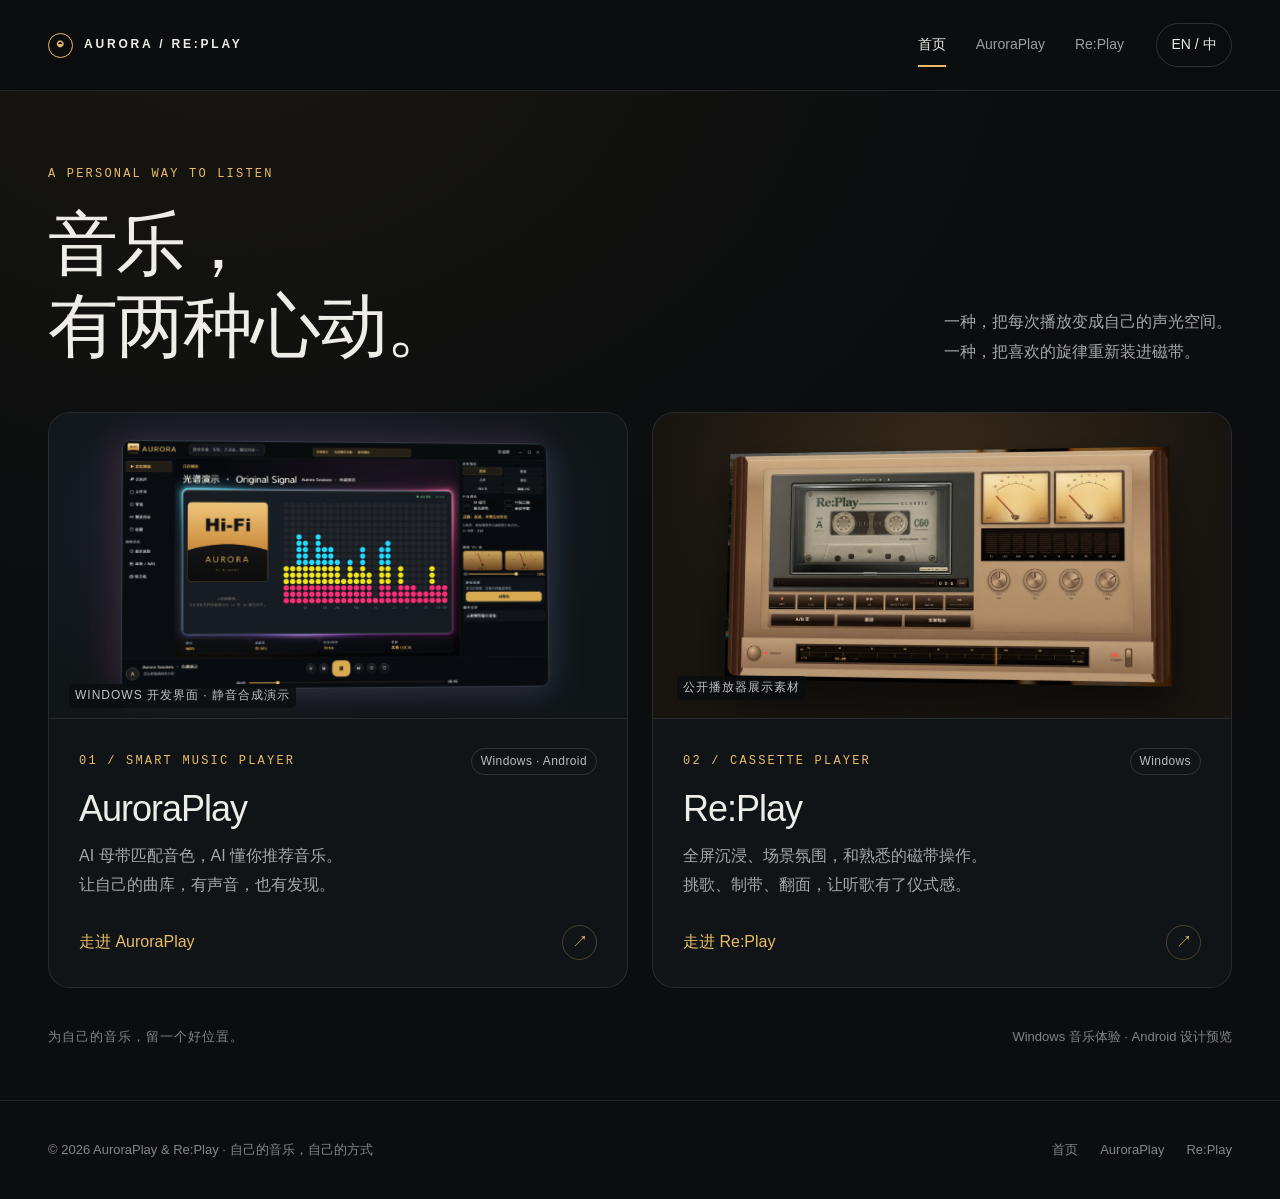
==== commit 8cb2732a: "Keep homepage product captures fully visible" ====
--- a/docs/index.html
+++ b/docs/index.html
@@ -1 +1 @@
-<!doctype html><html lang="zh-CN"><head><meta charset="utf-8"><meta name="viewport" content="width=device-width,initial-scale=1"><meta name="description" content="AuroraPlay 智能音乐播放器与 Re:Play 磁带播放器。探索音色匹配、偏好推荐、沉浸场景与自己的音乐。"><meta name="theme-color" content="#0b0d0f"><meta name="robots" content="index,follow"><title>AuroraPlay & Re:Play｜音乐，有两种心动</title><link rel="icon" href="assets/images/17fd0ee9f0f961b1a147cc72.png"><link rel="stylesheet" href="assets/site.css?v=20261005-features"></head><body class="" data-title-zh="AuroraPlay & Re:Play｜音乐，有两种心动" data-title-en="AuroraPlay & Re:Play | Two ways to listen"><a class="skip" href="#main"><span data-zh="跳到内容" data-en="Skip to content">跳到内容</span></a><header class="header"><div class="wrap header-inner"><a class="studio" data-local="index.html" href="index.html"><span class="studio-symbol" aria-hidden="true">◒</span>AURORA / RE:PLAY</a><nav class="main-nav" aria-label="Main navigation"><a data-local="index.html" href="index.html" aria-current="page"><span data-zh="首页" data-en="Home">首页</span></a><a data-local="auroraplay.html" href="auroraplay.html"><span data-zh="AuroraPlay" data-en="AuroraPlay">AuroraPlay</span></a><a data-local="replay.html" href="replay.html"><span data-zh="Re:Play" data-en="Re:Play">Re:Play</span></a></nav><button class="lang" id="language" type="button" aria-label="切换为英文">EN / 中</button></div></header><main id="main"><div class="wrap"><section class="intro"><div><div class="eyebrow">A PERSONAL WAY TO LISTEN</div><h1 data-zh="音乐，&lt;br&gt;有两种心动。" data-en="Music.&lt;br&gt;Two ways to feel it.">音乐，<br>有两种心动。</h1></div><p data-zh="一种，把每次播放变成自己的声光空间。&lt;br&gt;一种，把喜欢的旋律重新装进磁带。" data-en="One turns every listen into your own space for sound and light.&lt;br&gt;One brings favorite melodies back to the cassette.">一种，把每次播放变成自己的声光空间。<br>一种，把喜欢的旋律重新装进磁带。</p></section><div class="product-grid"><a class="product-card" data-local="auroraplay.html" href="auroraplay.html"><div class="product-visual window-home"><img src="assets/images/4aede59e918a4ea05a26a644.png" alt="AuroraPlay Windows 开发界面，原创合成信号静音演示" width="2125" height="1225" decoding="async"><span class="visual-label"><span data-zh="WINDOWS 开发界面 · 静音合成演示" data-en="WINDOWS DEVELOPMENT · MUTED SYNTHETIC DEMO">WINDOWS 开发界面 · 静音合成演示</span></span></div><div class="product-body"><div class="product-meta"><span class="eyebrow">01 / SMART MUSIC PLAYER</span><span class="badge">Windows · Android</span></div><h2>AuroraPlay</h2><p data-zh="AI 母带匹配音色，AI 懂你推荐音乐。&lt;br&gt;让自己的曲库，有声音，也有发现。" data-en="AI Mastering for tone. AI For You for discovery.&lt;br&gt;A personal way to explore your music.">AI 母带匹配音色，AI 懂你推荐音乐。<br>让自己的曲库，有声音，也有发现。</p><div class="card-link"><span data-zh="走进 AuroraPlay" data-en="Explore AuroraPlay">走进 AuroraPlay</span><i aria-hidden="true">↗</i></div></div></a><a class="product-card" data-local="replay.html" href="replay.html"><div class="product-visual replay-visual"><img src="assets/images/d194c4a79c247660062ddf8e.jpg" alt="Re:Play Gold 播放器公开展示图，搭配 Classic C60 磁带" width="1737" height="906" decoding="async"><span class="visual-label"><span data-zh="公开播放器展示素材" data-en="Public player showcase asset">公开播放器展示素材</span></span></div><div class="product-body"><div class="product-meta"><span class="eyebrow">02 / CASSETTE PLAYER</span><span class="badge">Windows</span></div><h2>Re:Play</h2><p data-zh="全屏沉浸、场景氛围，和熟悉的磁带操作。&lt;br&gt;挑歌、制带、翻面，让听歌有了仪式感。" data-en="Immersive scenes and familiar cassette controls.&lt;br&gt;Choose songs, make tapes and enjoy the ritual.">全屏沉浸、场景氛围，和熟悉的磁带操作。<br>挑歌、制带、翻面，让听歌有了仪式感。</p><div class="card-link"><span data-zh="走进 Re:Play" data-en="Explore Re:Play">走进 Re:Play</span><i aria-hidden="true">↗</i></div></div></a></div><div class="home-bottom"><span data-zh="为自己的音乐，留一个好位置。" data-en="A place for the music that is yours.">为自己的音乐，留一个好位置。</span><span data-zh="Windows 音乐体验 · Android 设计预览" data-en="Windows music experiences · Android design preview">Windows 音乐体验 · Android 设计预览</span></div></div></main><footer class="footer"><div class="wrap footer-inner"><div>© 2026 AuroraPlay & Re:Play <span aria-hidden="true"> · </span><span data-zh="自己的音乐，自己的方式" data-en="Your music, your way">自己的音乐，自己的方式</span></div><div class="footer-links"><a href="index.html" data-local="index.html"><span data-zh="首页" data-en="Home">首页</span></a><a href="auroraplay.html" data-local="auroraplay.html">AuroraPlay</a><a href="replay.html" data-local="replay.html">Re:Play</a></div></div></footer><script src="assets/site.js" defer></script></body></html>+<!doctype html><html lang="zh-CN"><head><meta charset="utf-8"><meta name="viewport" content="width=device-width,initial-scale=1"><meta name="description" content="AuroraPlay 智能音乐播放器与 Re:Play 磁带播放器。探索音色匹配、偏好推荐、沉浸场景与自己的音乐。"><meta name="theme-color" content="#0b0d0f"><meta name="robots" content="index,follow"><title>AuroraPlay & Re:Play｜音乐，有两种心动</title><link rel="icon" href="assets/images/17fd0ee9f0f961b1a147cc72.png"><link rel="stylesheet" href="assets/site.css?v=20261005-features-3"></head><body class="" data-title-zh="AuroraPlay & Re:Play｜音乐，有两种心动" data-title-en="AuroraPlay & Re:Play | Two ways to listen"><a class="skip" href="#main"><span data-zh="跳到内容" data-en="Skip to content">跳到内容</span></a><header class="header"><div class="wrap header-inner"><a class="studio" data-local="index.html" href="index.html"><span class="studio-symbol" aria-hidden="true">◒</span>AURORA / RE:PLAY</a><nav class="main-nav" aria-label="Main navigation"><a data-local="index.html" href="index.html" aria-current="page"><span data-zh="首页" data-en="Home">首页</span></a><a data-local="auroraplay.html" href="auroraplay.html"><span data-zh="AuroraPlay" data-en="AuroraPlay">AuroraPlay</span></a><a data-local="replay.html" href="replay.html"><span data-zh="Re:Play" data-en="Re:Play">Re:Play</span></a></nav><button class="lang" id="language" type="button" aria-label="切换为英文">EN / 中</button></div></header><main id="main"><div class="wrap"><section class="intro"><div><div class="eyebrow">A PERSONAL WAY TO LISTEN</div><h1 data-zh="音乐，&lt;br&gt;有两种心动。" data-en="Music.&lt;br&gt;Two ways to feel it.">音乐，<br>有两种心动。</h1></div><p data-zh="一种，把每次播放变成自己的声光空间。&lt;br&gt;一种，把喜欢的旋律重新装进磁带。" data-en="One turns every listen into your own space for sound and light.&lt;br&gt;One brings favorite melodies back to the cassette.">一种，把每次播放变成自己的声光空间。<br>一种，把喜欢的旋律重新装进磁带。</p></section><div class="product-grid"><a class="product-card" data-local="auroraplay.html" href="auroraplay.html"><div class="product-visual window-home"><img src="assets/images/4aede59e918a4ea05a26a644.png" alt="AuroraPlay Windows 开发界面，原创合成信号静音演示" width="2125" height="1225" decoding="async"><span class="visual-label"><span data-zh="WINDOWS 开发界面 · 静音合成演示" data-en="WINDOWS DEVELOPMENT · MUTED SYNTHETIC DEMO">WINDOWS 开发界面 · 静音合成演示</span></span></div><div class="product-body"><div class="product-meta"><span class="eyebrow">01 / SMART MUSIC PLAYER</span><span class="badge">Windows · Android</span></div><h2>AuroraPlay</h2><p data-zh="AI 母带匹配音色，AI 懂你推荐音乐。&lt;br&gt;让自己的曲库，有声音，也有发现。" data-en="AI Mastering for tone. AI For You for discovery.&lt;br&gt;A personal way to explore your music.">AI 母带匹配音色，AI 懂你推荐音乐。<br>让自己的曲库，有声音，也有发现。</p><div class="card-link"><span data-zh="走进 AuroraPlay" data-en="Explore AuroraPlay">走进 AuroraPlay</span><i aria-hidden="true">↗</i></div></div></a><a class="product-card" data-local="replay.html" href="replay.html"><div class="product-visual replay-visual"><img src="assets/images/d194c4a79c247660062ddf8e.jpg" alt="Re:Play Gold 播放器公开展示图，搭配 Classic C60 磁带" width="1737" height="906" decoding="async"><span class="visual-label"><span data-zh="公开播放器展示素材" data-en="Public player showcase asset">公开播放器展示素材</span></span></div><div class="product-body"><div class="product-meta"><span class="eyebrow">02 / CASSETTE PLAYER</span><span class="badge">Windows</span></div><h2>Re:Play</h2><p data-zh="全屏沉浸、场景氛围，和熟悉的磁带操作。&lt;br&gt;挑歌、制带、翻面，让听歌有了仪式感。" data-en="Immersive scenes and familiar cassette controls.&lt;br&gt;Choose songs, make tapes and enjoy the ritual.">全屏沉浸、场景氛围，和熟悉的磁带操作。<br>挑歌、制带、翻面，让听歌有了仪式感。</p><div class="card-link"><span data-zh="走进 Re:Play" data-en="Explore Re:Play">走进 Re:Play</span><i aria-hidden="true">↗</i></div></div></a></div><div class="home-bottom"><span data-zh="为自己的音乐，留一个好位置。" data-en="A place for the music that is yours.">为自己的音乐，留一个好位置。</span><span data-zh="Windows 音乐体验 · Android 设计预览" data-en="Windows music experiences · Android design preview">Windows 音乐体验 · Android 设计预览</span></div></div></main><footer class="footer"><div class="wrap footer-inner"><div>© 2026 AuroraPlay & Re:Play <span aria-hidden="true"> · </span><span data-zh="自己的音乐，自己的方式" data-en="Your music, your way">自己的音乐，自己的方式</span></div><div class="footer-links"><a href="index.html" data-local="index.html"><span data-zh="首页" data-en="Home">首页</span></a><a href="auroraplay.html" data-local="auroraplay.html">AuroraPlay</a><a href="replay.html" data-local="replay.html">Re:Play</a></div></div></footer><script src="assets/site.js" defer></script></body></html>
--- a/docs/assets/site.css
+++ b/docs/assets/site.css
@@ -15,6 +15,9 @@
 @media(max-width:760px){.main-nav{gap:12px;font-size:14px}.product-body p,.intro p,.hero p,.android-copy>p,.feature-row p{font-size:16px}.capture-meta p,.feature-settings p,.sound-card>p,.section-head p,.download-band p{font-size:16px}.capture-hint{font-size:12px;bottom:8px;right:8px}.capture-meta{gap:12px}.capture-meta .pending-number{font-size:28px;padding-top:4px}.capture-modal .image-scroll{max-height:calc(100dvh - 205px)}.capture-modal .zoom-size{font-size:13px;left:10px;max-width:54%;padding:8px 12px}.capture-modal .modal-close{font-size:13px;right:10px;padding:8px 12px}.phone-caption{margin-top:18px}.modal{padding-top:76px}.screenshot-caption{padding-left:11px}.download-band{padding:23px}.setting-tags{gap:8px}}
 @media(max-width:370px){.capture-meta{grid-template-columns:1fr}.capture-meta .pending-number{display:none}.product-body{padding:22px}.window-home .visual-label{bottom:8px;left:15px;font-size:12px}.studio{letter-spacing:1.3px;font-size:10px}.capture-modal p{font-size:12px!important}}
 
+.brand-stage{overflow:hidden}
+.window-home img,.replay-visual img{width:auto;max-width:100%;max-height:92%;object-fit:contain}
+.english .immersion-word strong{font-size:clamp(24px,4.1vw,58px);letter-spacing:.08em}
 .focus-section{padding-top:66px}.focus-intro{max-width:780px;margin-bottom:38px}.focus-intro h2{margin:14px 0 19px}.focus-intro>p{font-size:15px;max-width:640px}.focus-card{position:relative;display:grid;grid-template-columns:1.02fr 1fr;gap:42px;border:1px solid #d5c29726;border-radius:24px;padding:44px;background:radial-gradient(ellipse at 95% 12%,#69542d28,transparent 65%),#111619;overflow:hidden}.focus-card+.focus-card{margin-top:24px}.focus-card.taste{background:radial-gradient(ellipse at 94% 30%,#2149513d,transparent 62%),#111719;border-color:#78bcca28}.focus-kicker{display:flex;align-items:center;gap:12px;color:var(--gold);font:11px/1.5 ui-monospace,monospace;letter-spacing:1.7px}.focus-kicker b{font-size:25px;font-weight:400;letter-spacing:-1px;color:#d7ba76}.focus-card h3{font-size:clamp(31px,3.5vw,48px);margin:18px 0 20px;line-height:1.18}.focus-lead{color:#d5d4cc;font-size:16px;line-height:1.9}.focus-copy>p+p{font-size:13px;margin-top:17px;line-height:1.85}.focus-tags{display:flex;flex-wrap:wrap;gap:8px;margin-top:22px}.focus-tags span{border:1px solid #c9af753b;color:#d7c292;padding:7px 11px;border-radius:7px;font-size:12px}.taste .focus-tags span{border-color:#6db9c73d;color:#acd9db}.feature-art{min-width:0;align-self:center;border:1px solid #e0c99523;border-radius:16px;background:linear-gradient(145deg,#1c2425,#0c1114);padding:27px 25px}.art-label{display:flex;align-items:center;justify-content:space-between;gap:14px;font-size:10px;letter-spacing:1.5px;color:#8eaaa9;text-transform:uppercase}.signal-bars{height:116px;display:flex;gap:7px;align-items:center;justify-content:center;margin:29px 0 27px;overflow:hidden}.signal-bars i{width:8px;flex:0 0 8px;background:linear-gradient(#8adbe3,#f5c865);border-radius:5px;box-shadow:0 0 19px #d2b57228;height:var(--h)}.flow-line{display:grid;grid-template-columns:1fr 18px 1fr;gap:10px;align-items:center;text-align:center}.flow-line span{font-size:13px;line-height:1.6;padding:11px 7px;border-top:1px solid #ddc78d55;border-bottom:1px solid #ddc78d22;color:#dbcfb5}.flow-line i{font-style:normal;color:#9b8c6d}.art-footnote{font-size:10px;color:#849194;margin-top:18px;line-height:1.7}.taste-orbit{min-height:150px;display:grid;place-items:center;margin:22px 0;position:relative}.taste-orbit:before,.taste-orbit:after{content:"";position:absolute;inset:6px 19%;border:1px solid #77cbdc30;border-radius:50%;transform:rotate(-20deg)}.taste-orbit:after{inset:20px 9%;transform:rotate(22deg)}.taste-core{position:relative;z-index:1;width:106px;height:106px;display:grid;place-items:center;text-align:center;border:1px solid #7fc2c882;border-radius:50%;background:radial-gradient(circle at 40% 28%,#304b4e,#14232a);color:#cce6e4;font-size:19px;box-shadow:0 0 40px #67c8d71c}.taste .flow-line span{border-color:#80bac641;color:#b3d6d7}.capture-gap{margin-top:23px;padding-top:17px;border-top:1px dashed #ffffff25;font-size:11px;line-height:1.8;color:#8e989a}.focus-card .capture-gap{grid-column:1/-1;margin-top:0}.replay-focus{background:radial-gradient(ellipse at 9% 40%,#7449221f,transparent 65%)}.replay-mode-grid{display:grid;grid-template-columns:1.05fr 1fr;gap:25px}.replay-mode{min-width:0;border:1px solid #cfaf7230;border-radius:20px;padding:36px;background:#191814}.replay-mode h3{font-size:34px;margin:16px 0 18px}.replay-mode p{font-size:14px;line-height:1.9}.immersion-word{margin:27px 0 29px;padding:36px 24px;text-align:center;border-top:1px solid #d4b87531;border-bottom:1px solid #d4b87531;background:radial-gradient(ellipse,#a7783430,transparent 68%)}.immersion-word strong{font-weight:400;font-size:clamp(36px,4.1vw,58px);letter-spacing:.15em;color:#e7cc99;line-height:1.2}.immersion-word small{display:block;font:10px/1.5 ui-monospace,monospace;letter-spacing:3.2px;margin-top:13px;color:#a18f70}.mode-counts{display:grid;grid-template-columns:1fr 1fr;gap:18px;margin:29px 0 24px}.mode-counts>div{padding:17px 16px;border-top:1px solid #cbaa6c77;background:linear-gradient(#77623b12,transparent)}.mode-counts strong{font:70px/1.1 Georgia,serif;color:#e4c98f;font-weight:400}.mode-counts span{display:block;font-size:12px;color:#c0b195;margin-top:7px}.mode-counts small{display:block;font:9px/1.5 ui-monospace,monospace;letter-spacing:1.1px;color:#857b68;margin-top:4px}.deck-character{display:grid;grid-template-columns:repeat(3,1fr);gap:26px;margin-top:32px}.deck-character article{border-top:1px solid #cfaf7233;padding:23px 0 0}.deck-character h3{font-size:21px;margin:11px 0 12px}.deck-character p{font-size:13px;line-height:1.85}.deck-character .no{font:11px ui-monospace,monospace;color:#b0925c;letter-spacing:2px}.feature-summary-note{font-size:11px;color:#8d8678;margin-top:25px;max-width:880px}.focus-section,.replay-focus{overflow:hidden}
 @media(max-width:1000px){.focus-card{gap:29px;padding:32px}.feature-art{padding:23px 18px}.signal-bars{gap:5px}.signal-bars i{width:6px;flex-basis:6px}.replay-mode{padding:27px}.replay-mode h3{font-size:30px}}
 @media(max-width:760px){.focus-section{padding-top:45px}.focus-intro{margin-bottom:27px}.focus-intro h2{font-size:33px}.focus-intro>p{font-size:14px}.focus-card{grid-template-columns:1fr;gap:25px;padding:27px 23px;border-radius:19px}.focus-card h3{font-size:35px;margin-top:13px}.focus-lead{font-size:15px}.feature-art{padding:21px;min-height:0}.signal-bars{height:99px;margin:20px 0}.focus-card .capture-gap{margin:0}.replay-mode-grid{grid-template-columns:1fr}.replay-mode{padding:28px 24px}.replay-mode h3{font-size:32px}.immersion-word{padding:25px 15px;margin:24px 0}.mode-counts strong{font-size:64px}.deck-character{grid-template-columns:1fr;gap:5px}.deck-character article{padding:20px 0 17px}.deck-character h3{margin-top:8px}.focus-tags span{font-size:11px}.art-label{font-size:9px;letter-spacing:1px}.taste-orbit{min-height:130px;margin:16px 0}}
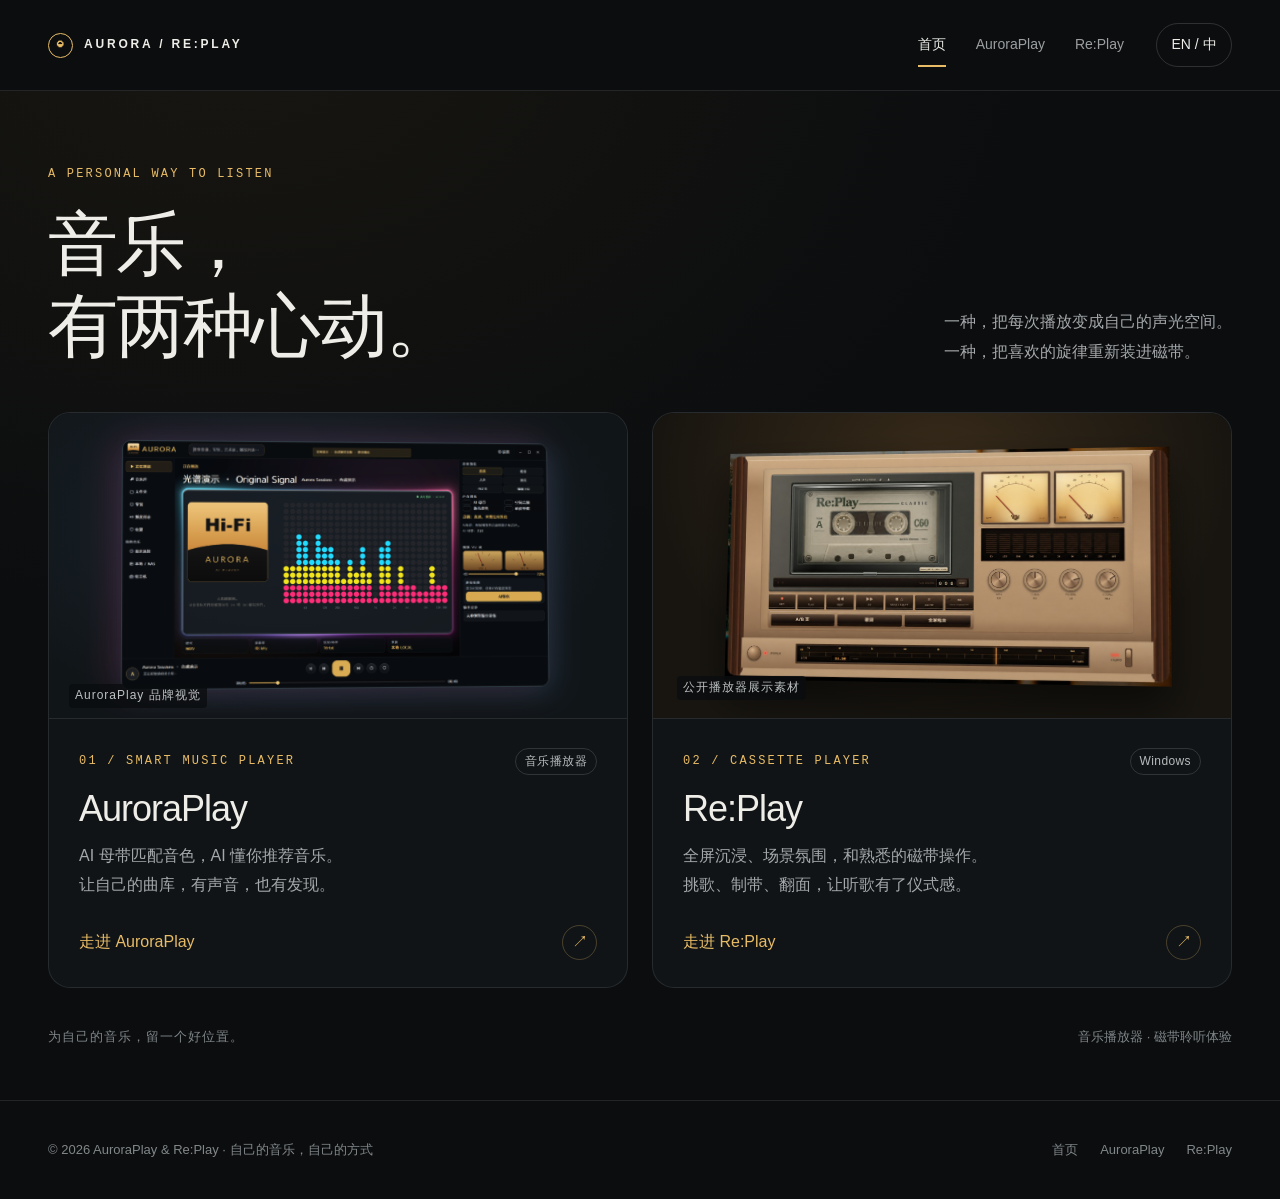
==== commit db73bd49: "Show actual HarmonyOS R12 player and refresh website showcase copy" ====
--- a/docs/index.html
+++ b/docs/index.html
@@ -1 +1 @@
-<!doctype html><html lang="zh-CN"><head><meta charset="utf-8"><meta name="viewport" content="width=device-width,initial-scale=1"><meta name="description" content="AuroraPlay 智能音乐播放器与 Re:Play 磁带播放器。探索音色匹配、偏好推荐、沉浸场景与自己的音乐。"><meta name="theme-color" content="#0b0d0f"><meta name="robots" content="index,follow"><title>AuroraPlay & Re:Play｜音乐，有两种心动</title><link rel="icon" href="assets/images/17fd0ee9f0f961b1a147cc72.png"><link rel="stylesheet" href="assets/site.css?v=20261005-features-3"></head><body class="" data-title-zh="AuroraPlay & Re:Play｜音乐，有两种心动" data-title-en="AuroraPlay & Re:Play | Two ways to listen"><a class="skip" href="#main"><span data-zh="跳到内容" data-en="Skip to content">跳到内容</span></a><header class="header"><div class="wrap header-inner"><a class="studio" data-local="index.html" href="index.html"><span class="studio-symbol" aria-hidden="true">◒</span>AURORA / RE:PLAY</a><nav class="main-nav" aria-label="Main navigation"><a data-local="index.html" href="index.html" aria-current="page"><span data-zh="首页" data-en="Home">首页</span></a><a data-local="auroraplay.html" href="auroraplay.html"><span data-zh="AuroraPlay" data-en="AuroraPlay">AuroraPlay</span></a><a data-local="replay.html" href="replay.html"><span data-zh="Re:Play" data-en="Re:Play">Re:Play</span></a></nav><button class="lang" id="language" type="button" aria-label="切换为英文">EN / 中</button></div></header><main id="main"><div class="wrap"><section class="intro"><div><div class="eyebrow">A PERSONAL WAY TO LISTEN</div><h1 data-zh="音乐，&lt;br&gt;有两种心动。" data-en="Music.&lt;br&gt;Two ways to feel it.">音乐，<br>有两种心动。</h1></div><p data-zh="一种，把每次播放变成自己的声光空间。&lt;br&gt;一种，把喜欢的旋律重新装进磁带。" data-en="One turns every listen into your own space for sound and light.&lt;br&gt;One brings favorite melodies back to the cassette.">一种，把每次播放变成自己的声光空间。<br>一种，把喜欢的旋律重新装进磁带。</p></section><div class="product-grid"><a class="product-card" data-local="auroraplay.html" href="auroraplay.html"><div class="product-visual window-home"><img src="assets/images/4aede59e918a4ea05a26a644.png" alt="AuroraPlay Windows 开发界面，原创合成信号静音演示" width="2125" height="1225" decoding="async"><span class="visual-label"><span data-zh="WINDOWS 开发界面 · 静音合成演示" data-en="WINDOWS DEVELOPMENT · MUTED SYNTHETIC DEMO">WINDOWS 开发界面 · 静音合成演示</span></span></div><div class="product-body"><div class="product-meta"><span class="eyebrow">01 / SMART MUSIC PLAYER</span><span class="badge">Windows · Android</span></div><h2>AuroraPlay</h2><p data-zh="AI 母带匹配音色，AI 懂你推荐音乐。&lt;br&gt;让自己的曲库，有声音，也有发现。" data-en="AI Mastering for tone. AI For You for discovery.&lt;br&gt;A personal way to explore your music.">AI 母带匹配音色，AI 懂你推荐音乐。<br>让自己的曲库，有声音，也有发现。</p><div class="card-link"><span data-zh="走进 AuroraPlay" data-en="Explore AuroraPlay">走进 AuroraPlay</span><i aria-hidden="true">↗</i></div></div></a><a class="product-card" data-local="replay.html" href="replay.html"><div class="product-visual replay-visual"><img src="assets/images/d194c4a79c247660062ddf8e.jpg" alt="Re:Play Gold 播放器公开展示图，搭配 Classic C60 磁带" width="1737" height="906" decoding="async"><span class="visual-label"><span data-zh="公开播放器展示素材" data-en="Public player showcase asset">公开播放器展示素材</span></span></div><div class="product-body"><div class="product-meta"><span class="eyebrow">02 / CASSETTE PLAYER</span><span class="badge">Windows</span></div><h2>Re:Play</h2><p data-zh="全屏沉浸、场景氛围，和熟悉的磁带操作。&lt;br&gt;挑歌、制带、翻面，让听歌有了仪式感。" data-en="Immersive scenes and familiar cassette controls.&lt;br&gt;Choose songs, make tapes and enjoy the ritual.">全屏沉浸、场景氛围，和熟悉的磁带操作。<br>挑歌、制带、翻面，让听歌有了仪式感。</p><div class="card-link"><span data-zh="走进 Re:Play" data-en="Explore Re:Play">走进 Re:Play</span><i aria-hidden="true">↗</i></div></div></a></div><div class="home-bottom"><span data-zh="为自己的音乐，留一个好位置。" data-en="A place for the music that is yours.">为自己的音乐，留一个好位置。</span><span data-zh="Windows 音乐体验 · Android 设计预览" data-en="Windows music experiences · Android design preview">Windows 音乐体验 · Android 设计预览</span></div></div></main><footer class="footer"><div class="wrap footer-inner"><div>© 2026 AuroraPlay & Re:Play <span aria-hidden="true"> · </span><span data-zh="自己的音乐，自己的方式" data-en="Your music, your way">自己的音乐，自己的方式</span></div><div class="footer-links"><a href="index.html" data-local="index.html"><span data-zh="首页" data-en="Home">首页</span></a><a href="auroraplay.html" data-local="auroraplay.html">AuroraPlay</a><a href="replay.html" data-local="replay.html">Re:Play</a></div></div></footer><script src="assets/site.js" defer></script></body></html>+<!doctype html><html lang="zh-CN"><head><meta charset="utf-8"><meta name="viewport" content="width=device-width,initial-scale=1"><meta name="description" content="AuroraPlay 智能音乐播放器与 Re:Play 磁带播放器。探索音色匹配、偏好推荐、沉浸场景与自己的音乐。"><meta name="theme-color" content="#0b0d0f"><meta name="robots" content="index,follow"><title>AuroraPlay & Re:Play｜音乐，有两种心动</title><link rel="icon" href="assets/images/17fd0ee9f0f961b1a147cc72.png"><link rel="stylesheet" href="assets/site.css?v=20261005-features-3"></head><body class="" data-title-zh="AuroraPlay & Re:Play｜音乐，有两种心动" data-title-en="AuroraPlay & Re:Play | Two ways to listen"><a class="skip" href="#main"><span data-zh="跳到内容" data-en="Skip to content">跳到内容</span></a><header class="header"><div class="wrap header-inner"><a class="studio" data-local="index.html" href="index.html"><span class="studio-symbol" aria-hidden="true">◒</span>AURORA / RE:PLAY</a><nav class="main-nav" aria-label="Main navigation"><a data-local="index.html" href="index.html" aria-current="page"><span data-zh="首页" data-en="Home">首页</span></a><a data-local="auroraplay.html" href="auroraplay.html"><span data-zh="AuroraPlay" data-en="AuroraPlay">AuroraPlay</span></a><a data-local="replay.html" href="replay.html"><span data-zh="Re:Play" data-en="Re:Play">Re:Play</span></a></nav><button class="lang" id="language" type="button" aria-label="切换为英文">EN / 中</button></div></header><main id="main"><div class="wrap"><section class="intro"><div><div class="eyebrow">A PERSONAL WAY TO LISTEN</div><h1 data-zh="音乐，&lt;br&gt;有两种心动。" data-en="Music.&lt;br&gt;Two ways to feel it.">音乐，<br>有两种心动。</h1></div><p data-zh="一种，把每次播放变成自己的声光空间。&lt;br&gt;一种，把喜欢的旋律重新装进磁带。" data-en="One turns every listen into your own space for sound and light.&lt;br&gt;One brings favorite melodies back to the cassette.">一种，把每次播放变成自己的声光空间。<br>一种，把喜欢的旋律重新装进磁带。</p></section><div class="product-grid"><a class="product-card" data-local="auroraplay.html" href="auroraplay.html"><div class="product-visual window-home"><img src="assets/images/4aede59e918a4ea05a26a644.png" alt="AuroraPlay Windows 开发界面，原创合成信号静音演示" width="2125" height="1225" decoding="async"><span class="visual-label"><span data-zh="AuroraPlay 品牌视觉" data-en="AuroraPlay brand artwork">AuroraPlay 品牌视觉</span></span></div><div class="product-body"><div class="product-meta"><span class="eyebrow">01 / SMART MUSIC PLAYER</span><span class="badge"><span data-zh="音乐播放器" data-en="Music player">音乐播放器</span></span></div><h2>AuroraPlay</h2><p data-zh="AI 母带匹配音色，AI 懂你推荐音乐。&lt;br&gt;让自己的曲库，有声音，也有发现。" data-en="AI Mastering for tone. AI For You for discovery.&lt;br&gt;A personal way to explore your music.">AI 母带匹配音色，AI 懂你推荐音乐。<br>让自己的曲库，有声音，也有发现。</p><div class="card-link"><span data-zh="走进 AuroraPlay" data-en="Explore AuroraPlay">走进 AuroraPlay</span><i aria-hidden="true">↗</i></div></div></a><a class="product-card" data-local="replay.html" href="replay.html"><div class="product-visual replay-visual"><img src="assets/images/d194c4a79c247660062ddf8e.jpg" alt="Re:Play Gold 播放器公开展示图，搭配 Classic C60 磁带" width="1737" height="906" decoding="async"><span class="visual-label"><span data-zh="公开播放器展示素材" data-en="Public player showcase asset">公开播放器展示素材</span></span></div><div class="product-body"><div class="product-meta"><span class="eyebrow">02 / CASSETTE PLAYER</span><span class="badge">Windows</span></div><h2>Re:Play</h2><p data-zh="全屏沉浸、场景氛围，和熟悉的磁带操作。&lt;br&gt;挑歌、制带、翻面，让听歌有了仪式感。" data-en="Immersive scenes and familiar cassette controls.&lt;br&gt;Choose songs, make tapes and enjoy the ritual.">全屏沉浸、场景氛围，和熟悉的磁带操作。<br>挑歌、制带、翻面，让听歌有了仪式感。</p><div class="card-link"><span data-zh="走进 Re:Play" data-en="Explore Re:Play">走进 Re:Play</span><i aria-hidden="true">↗</i></div></div></a></div><div class="home-bottom"><span data-zh="为自己的音乐，留一个好位置。" data-en="A place for the music that is yours.">为自己的音乐，留一个好位置。</span><span data-zh="音乐播放器 · 磁带聆听体验" data-en="Music player · Cassette listening">音乐播放器 · 磁带聆听体验</span></div></div></main><footer class="footer"><div class="wrap footer-inner"><div>© 2026 AuroraPlay & Re:Play <span aria-hidden="true"> · </span><span data-zh="自己的音乐，自己的方式" data-en="Your music, your way">自己的音乐，自己的方式</span></div><div class="footer-links"><a href="index.html" data-local="index.html"><span data-zh="首页" data-en="Home">首页</span></a><a href="auroraplay.html" data-local="auroraplay.html">AuroraPlay</a><a href="replay.html" data-local="replay.html">Re:Play</a></div></div></footer><script src="assets/site.js" defer></script></body></html>
--- a/docs/assets/site.css
+++ b/docs/assets/site.css
@@ -22,3 +22,6 @@
 @media(max-width:1000px){.focus-card{gap:29px;padding:32px}.feature-art{padding:23px 18px}.signal-bars{gap:5px}.signal-bars i{width:6px;flex-basis:6px}.replay-mode{padding:27px}.replay-mode h3{font-size:30px}}
 @media(max-width:760px){.focus-section{padding-top:45px}.focus-intro{margin-bottom:27px}.focus-intro h2{font-size:33px}.focus-intro>p{font-size:14px}.focus-card{grid-template-columns:1fr;gap:25px;padding:27px 23px;border-radius:19px}.focus-card h3{font-size:35px;margin-top:13px}.focus-lead{font-size:15px}.feature-art{padding:21px;min-height:0}.signal-bars{height:99px;margin:20px 0}.focus-card .capture-gap{margin:0}.replay-mode-grid{grid-template-columns:1fr}.replay-mode{padding:28px 24px}.replay-mode h3{font-size:32px}.immersion-word{padding:25px 15px;margin:24px 0}.mode-counts strong{font-size:64px}.deck-character{grid-template-columns:1fr;gap:5px}.deck-character article{padding:20px 0 17px}.deck-character h3{margin-top:8px}.focus-tags span{font-size:11px}.art-label{font-size:9px;letter-spacing:1px}.taste-orbit{min-height:130px;margin:16px 0}}
 @media(max-width:370px){.focus-card{padding:23px 19px}.focus-card h3{font-size:30px}.focus-lead{font-size:14px}.feature-art{padding:19px 15px}.signal-bars{gap:4px}.signal-bars i{width:5px;flex-basis:5px}.flow-line{gap:6px}.flow-line span{font-size:11px}.replay-mode{padding:24px 20px}.replay-mode h3{font-size:29px}.mode-counts{gap:10px}.mode-counts>div{padding-left:11px;padding-right:11px}.immersion-word strong{font-size:35px}}
+
+/* HarmonyOS image retains the original screenshot aspect ratio. */
+.harmony-shot.capture-button{width:min(354px,100%);border:1px solid #66715e;border-radius:28px;overflow:hidden;box-shadow:0 22px 50px #0006;background:#11120f}.harmony-shot img{width:100%;height:auto}.harmony-section figure{margin:0}.harmony-section .android-copy{max-width:500px}
